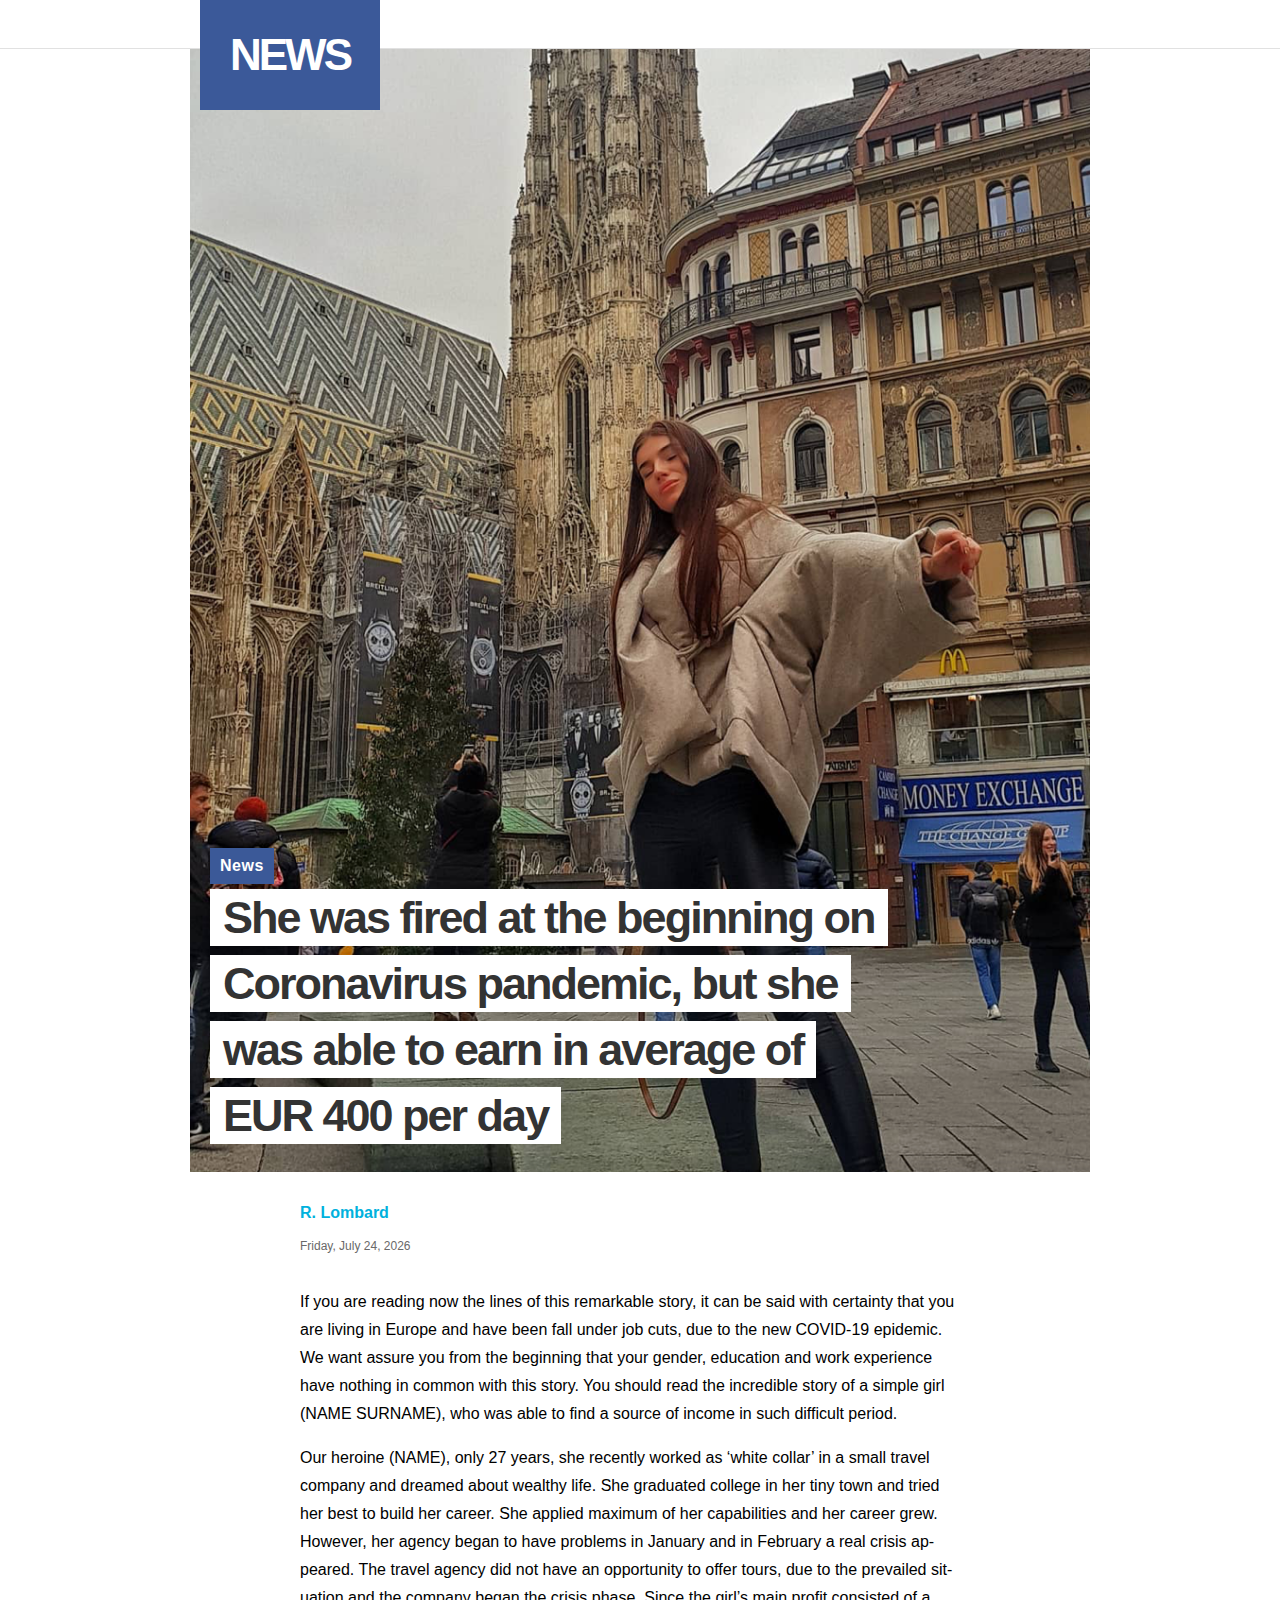
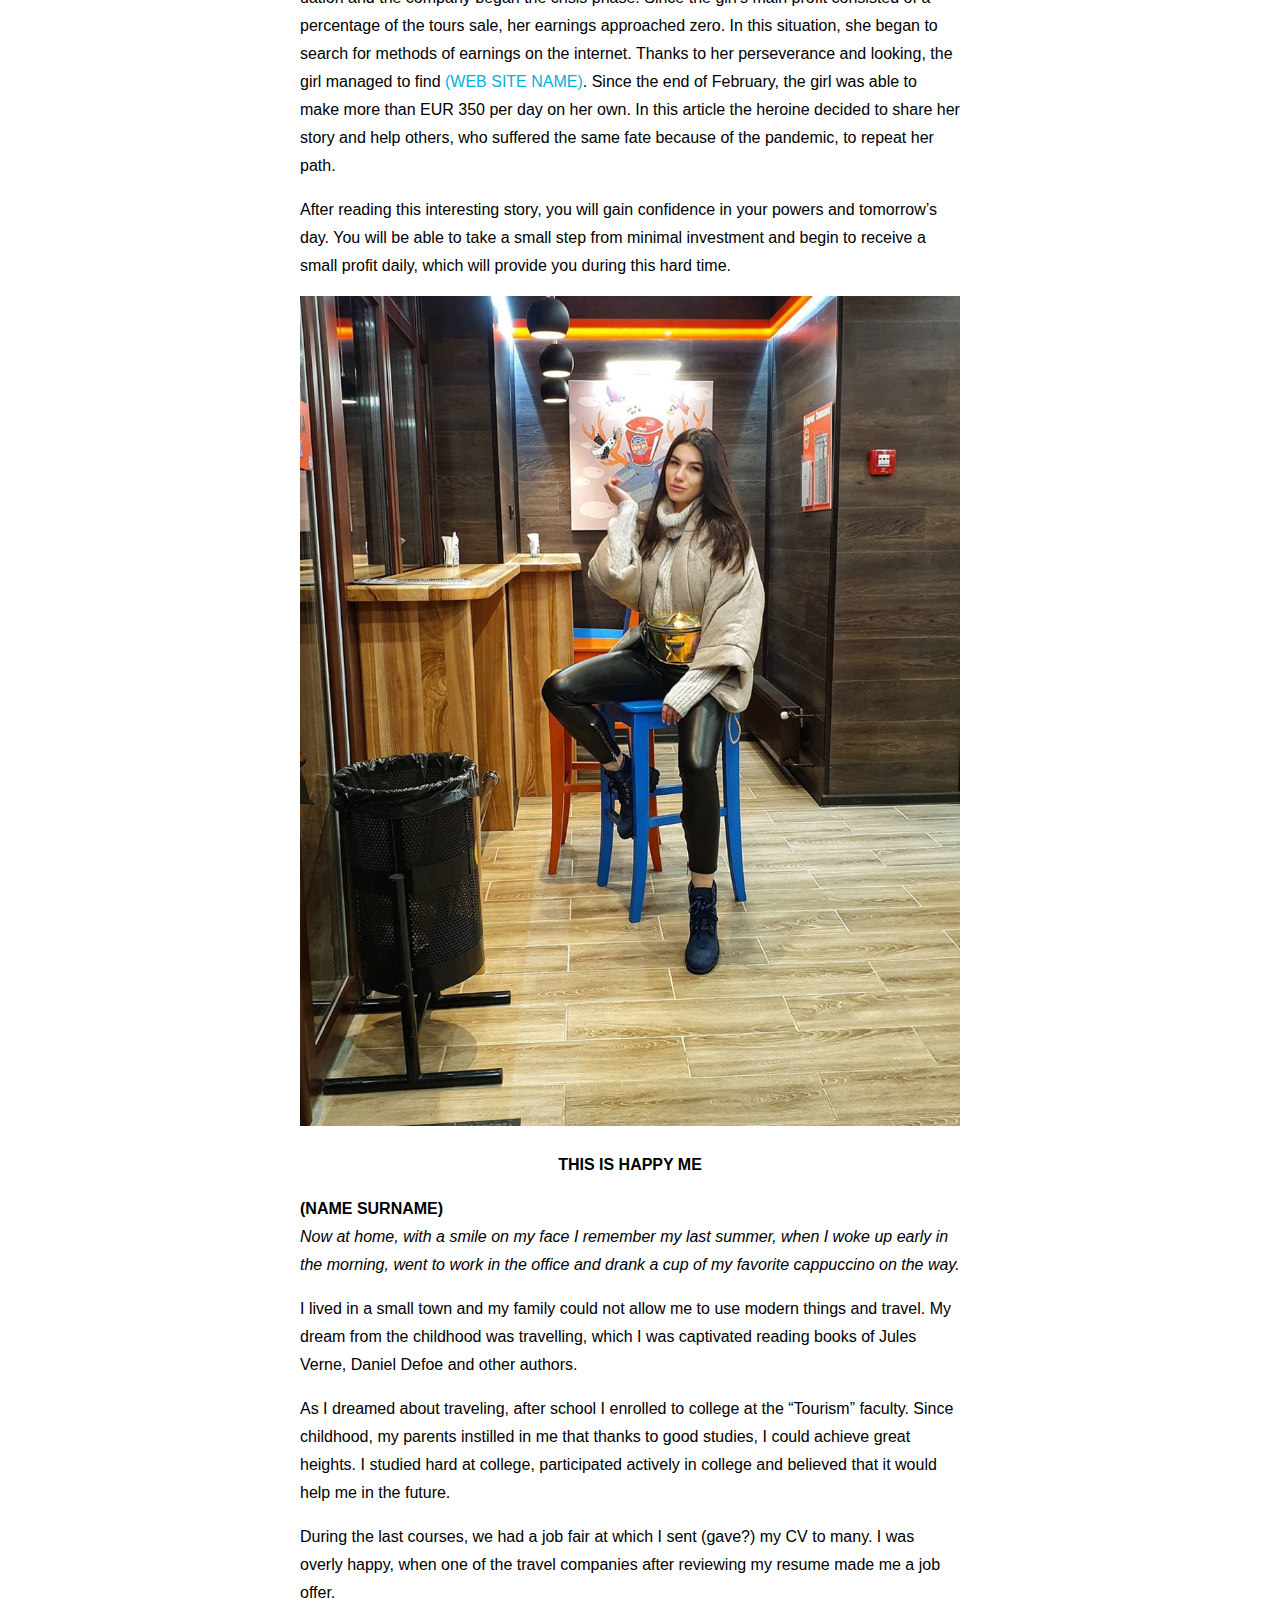
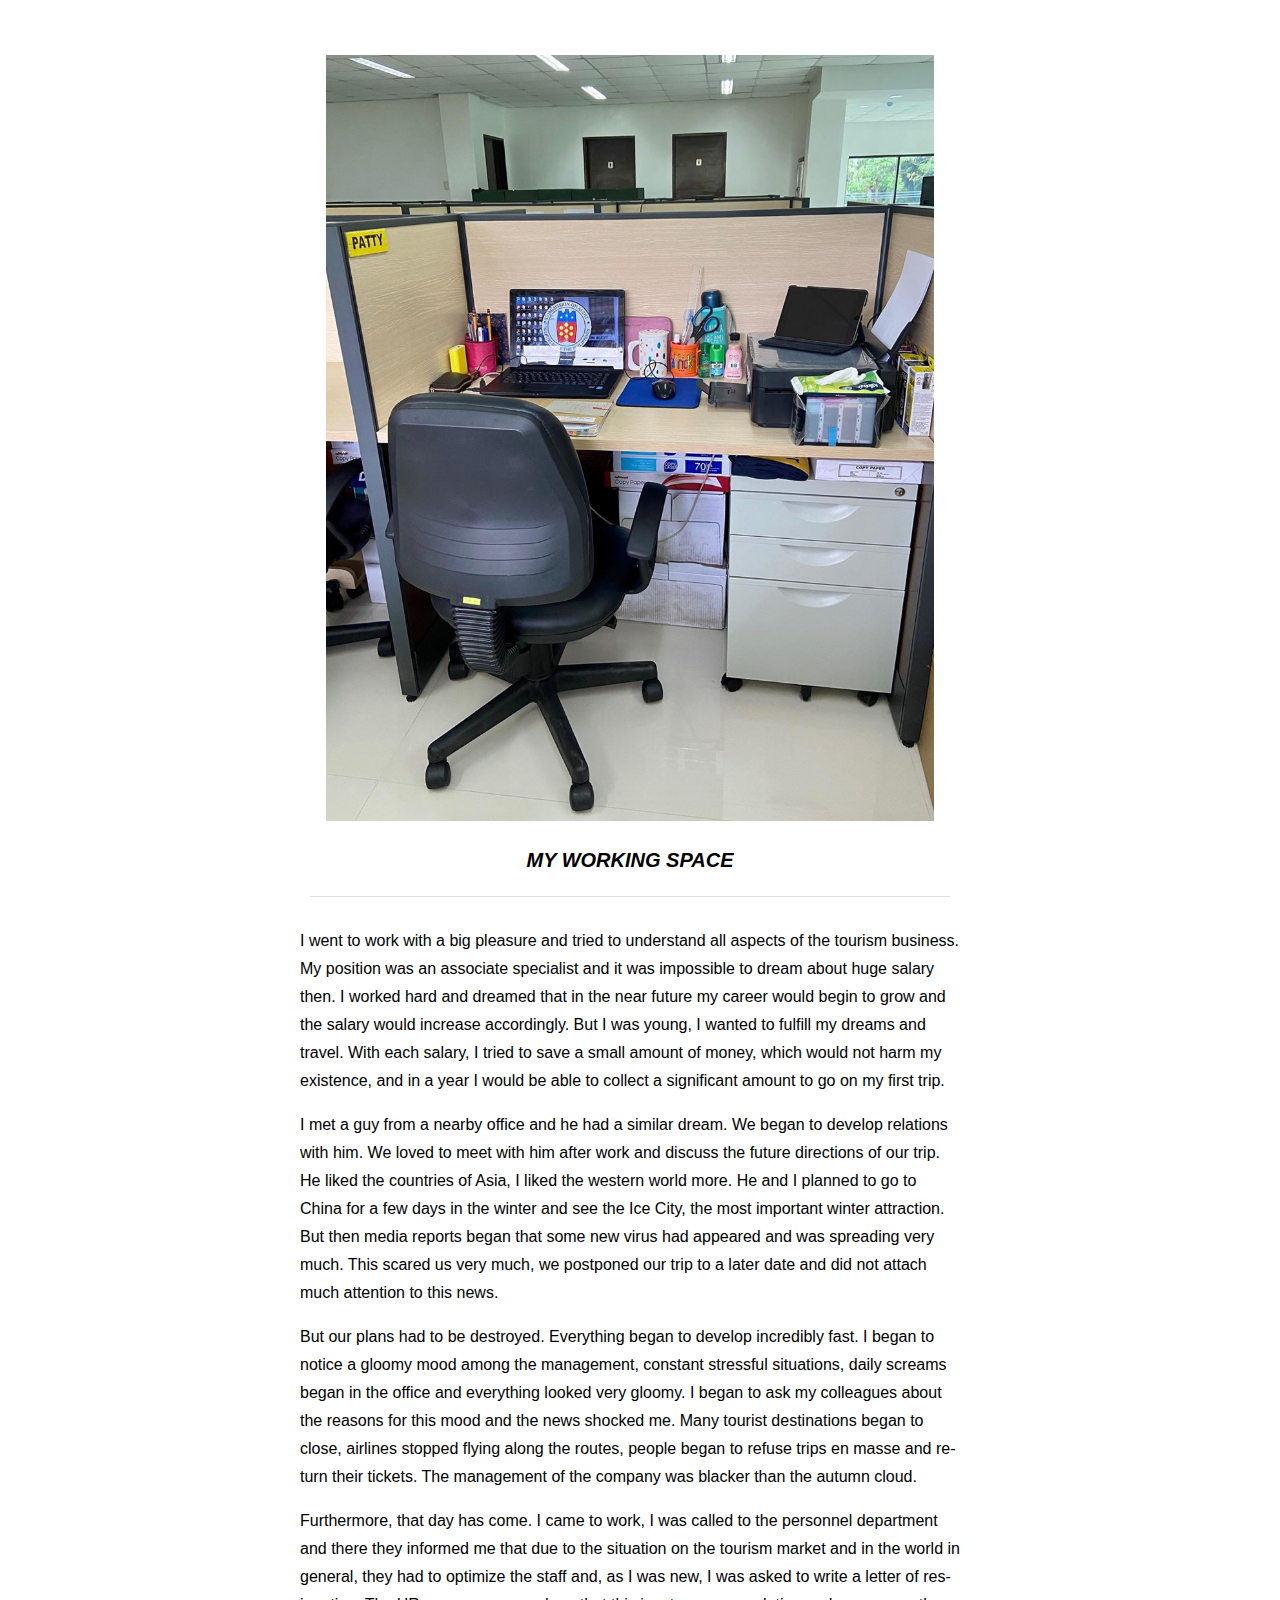
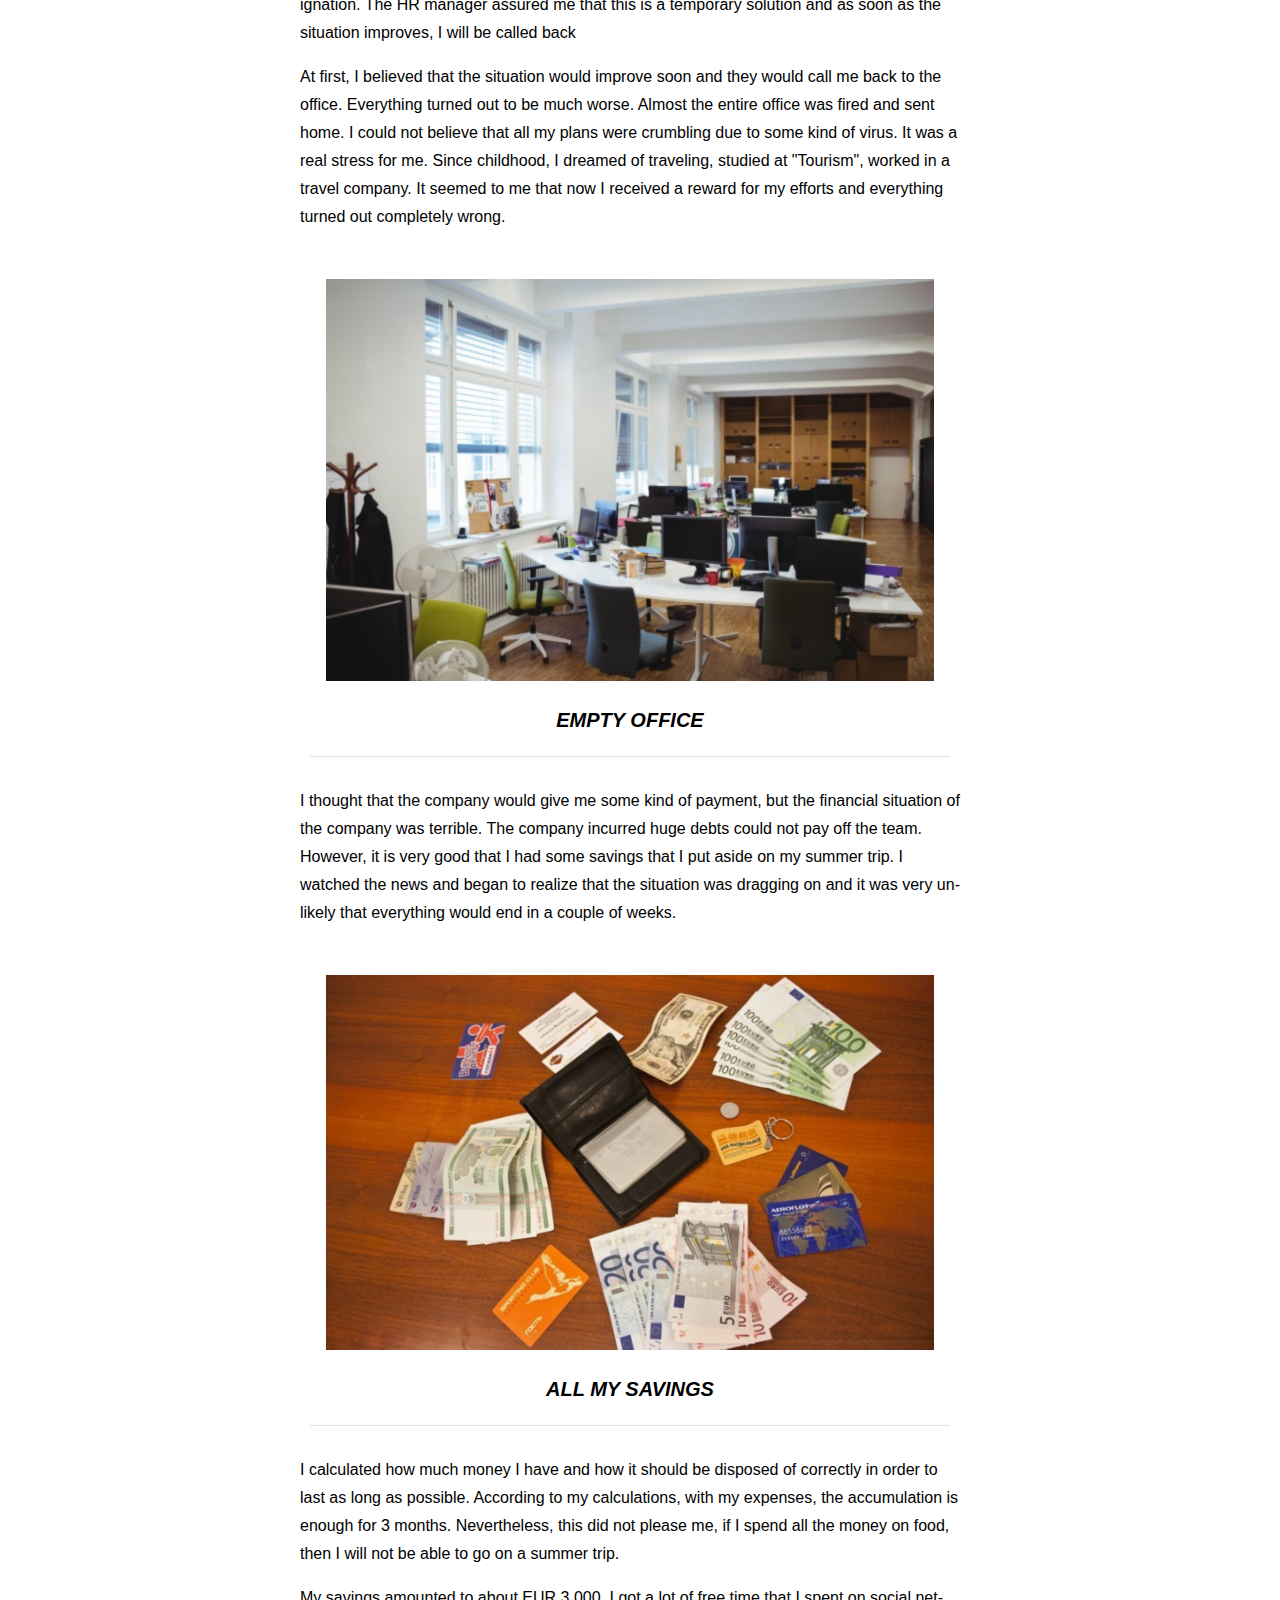
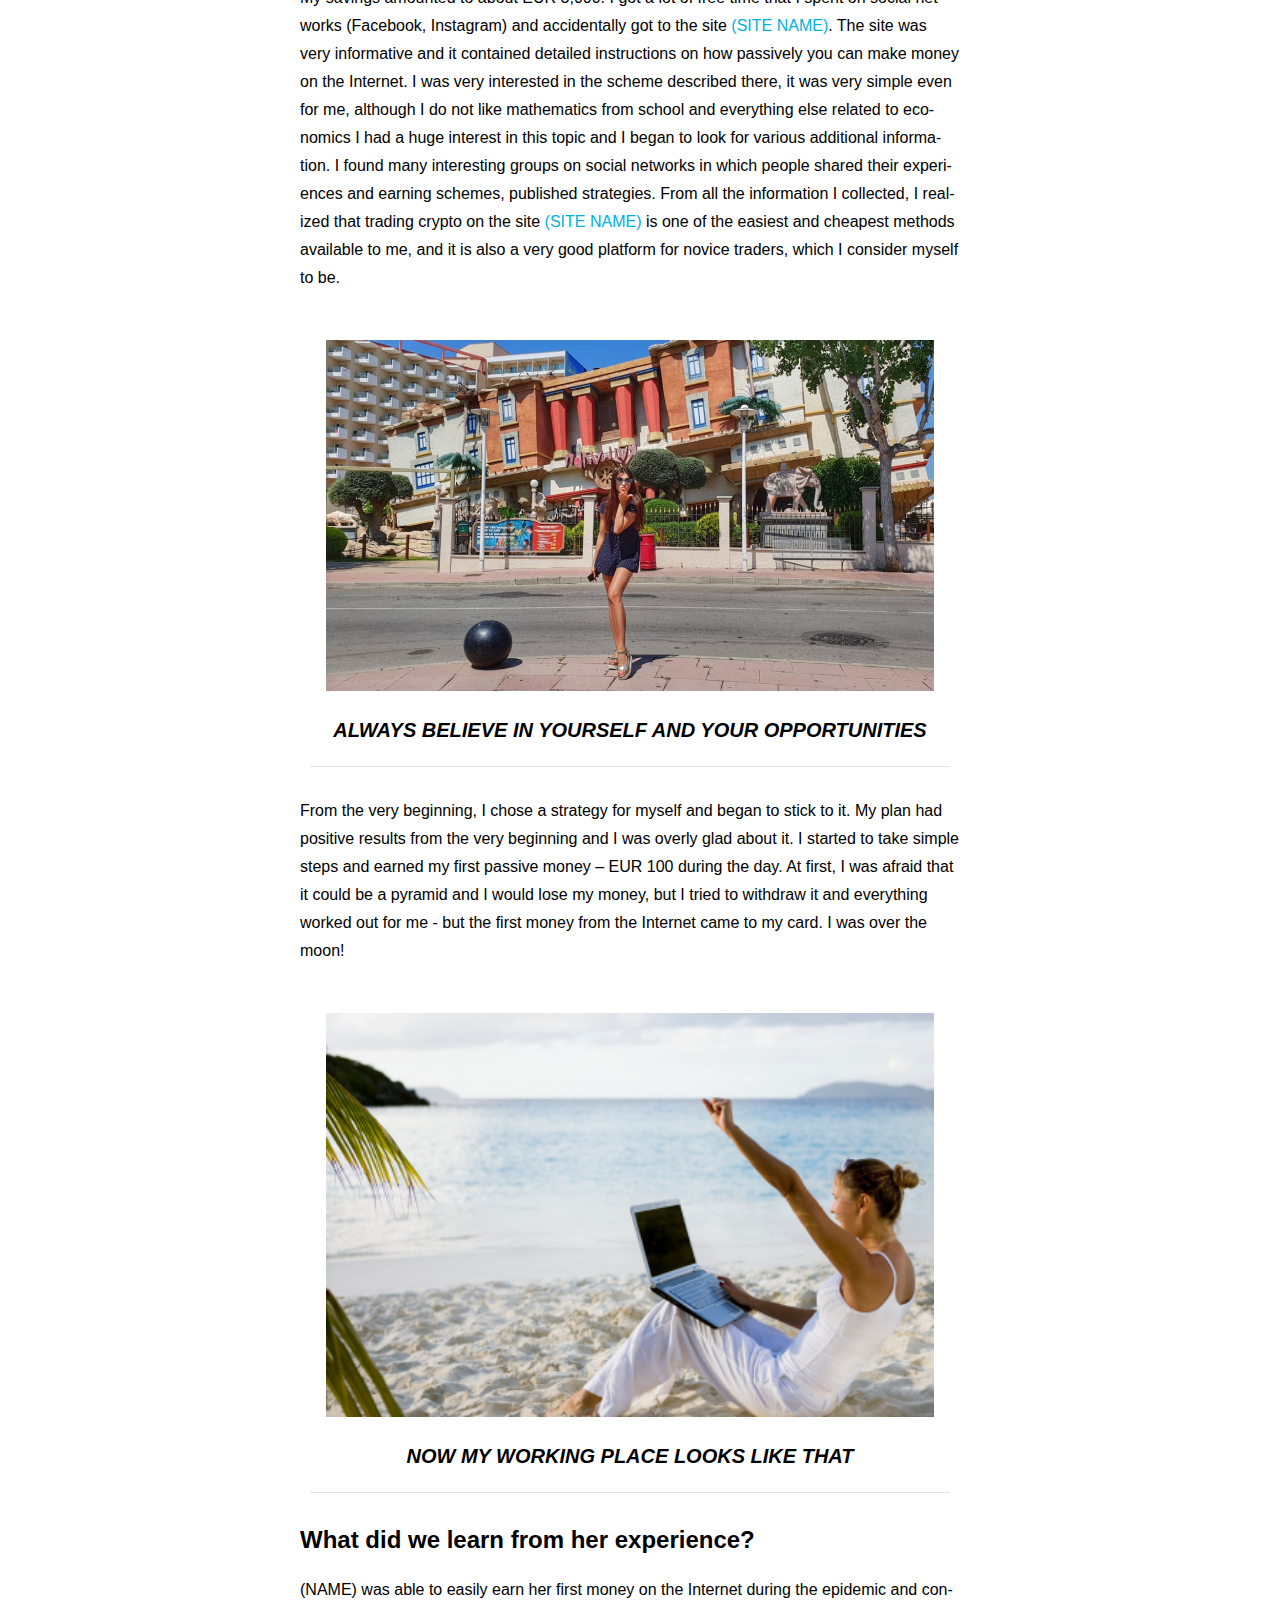
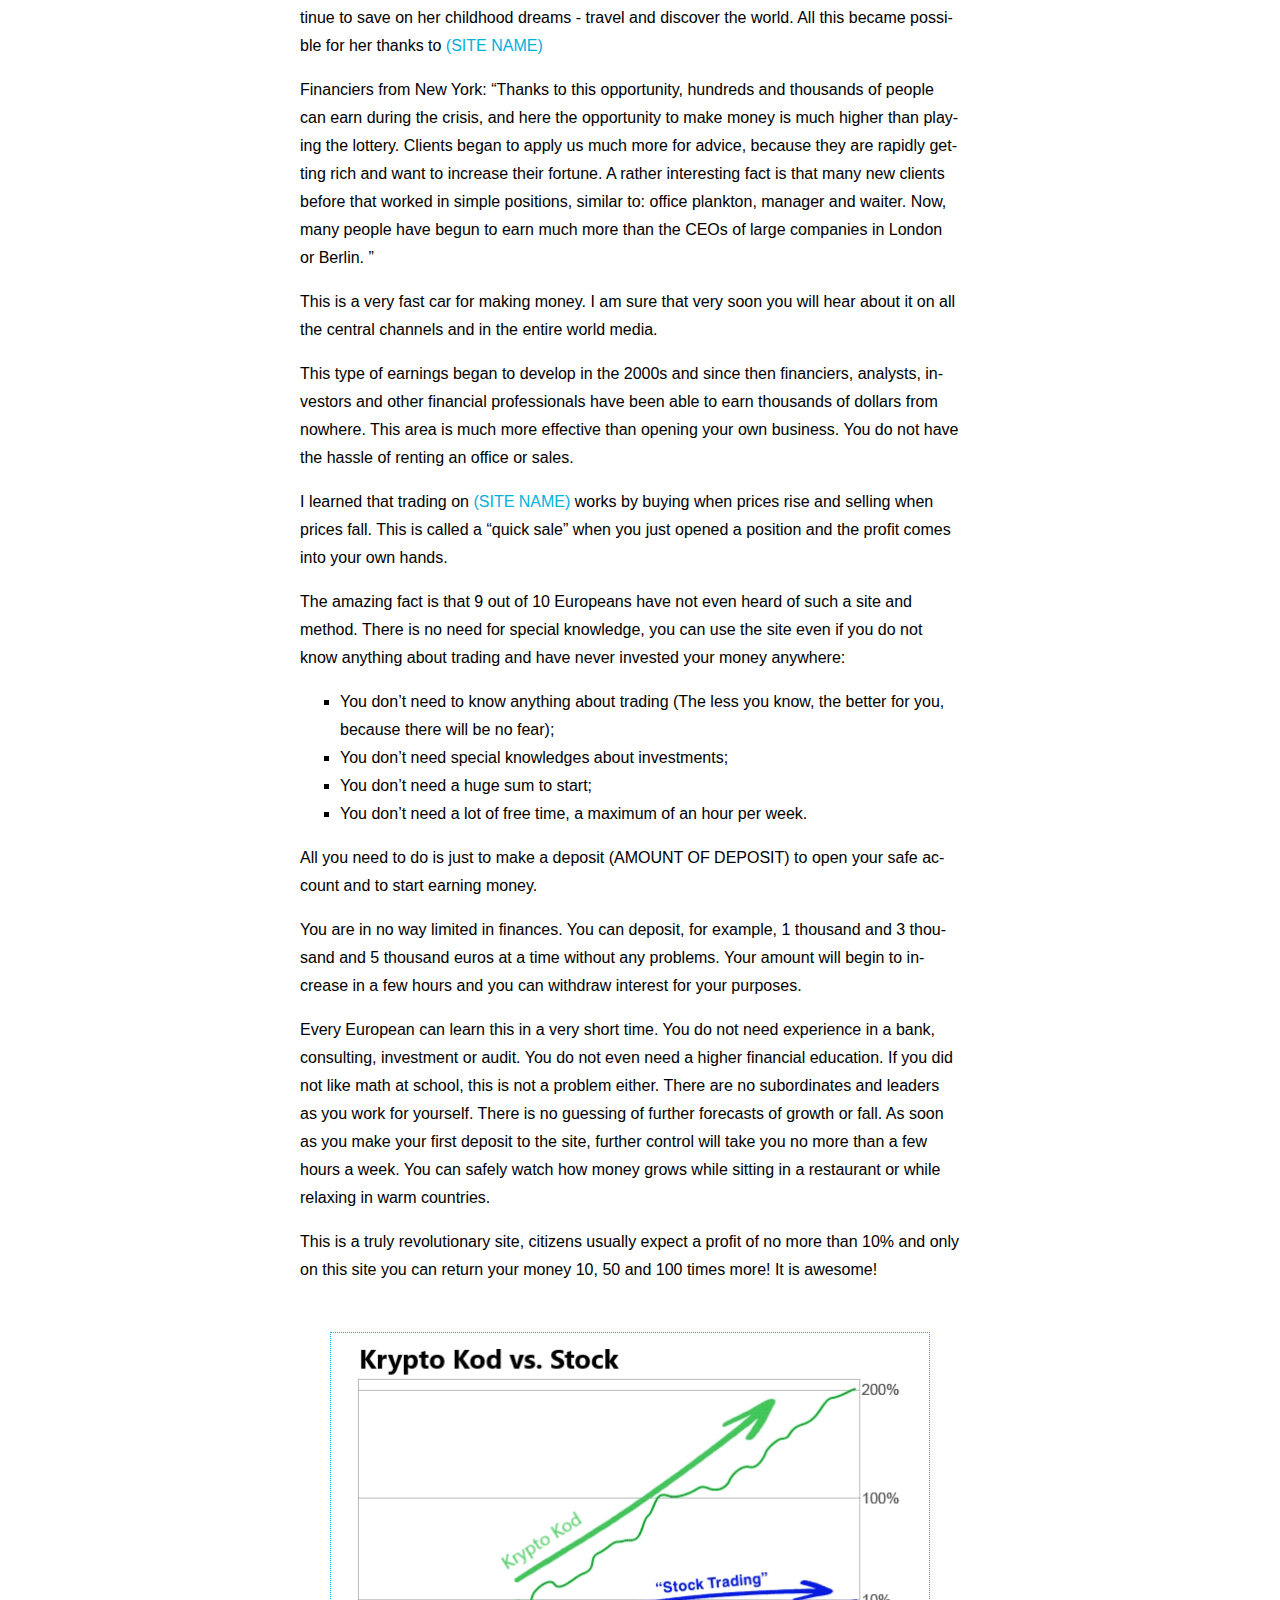
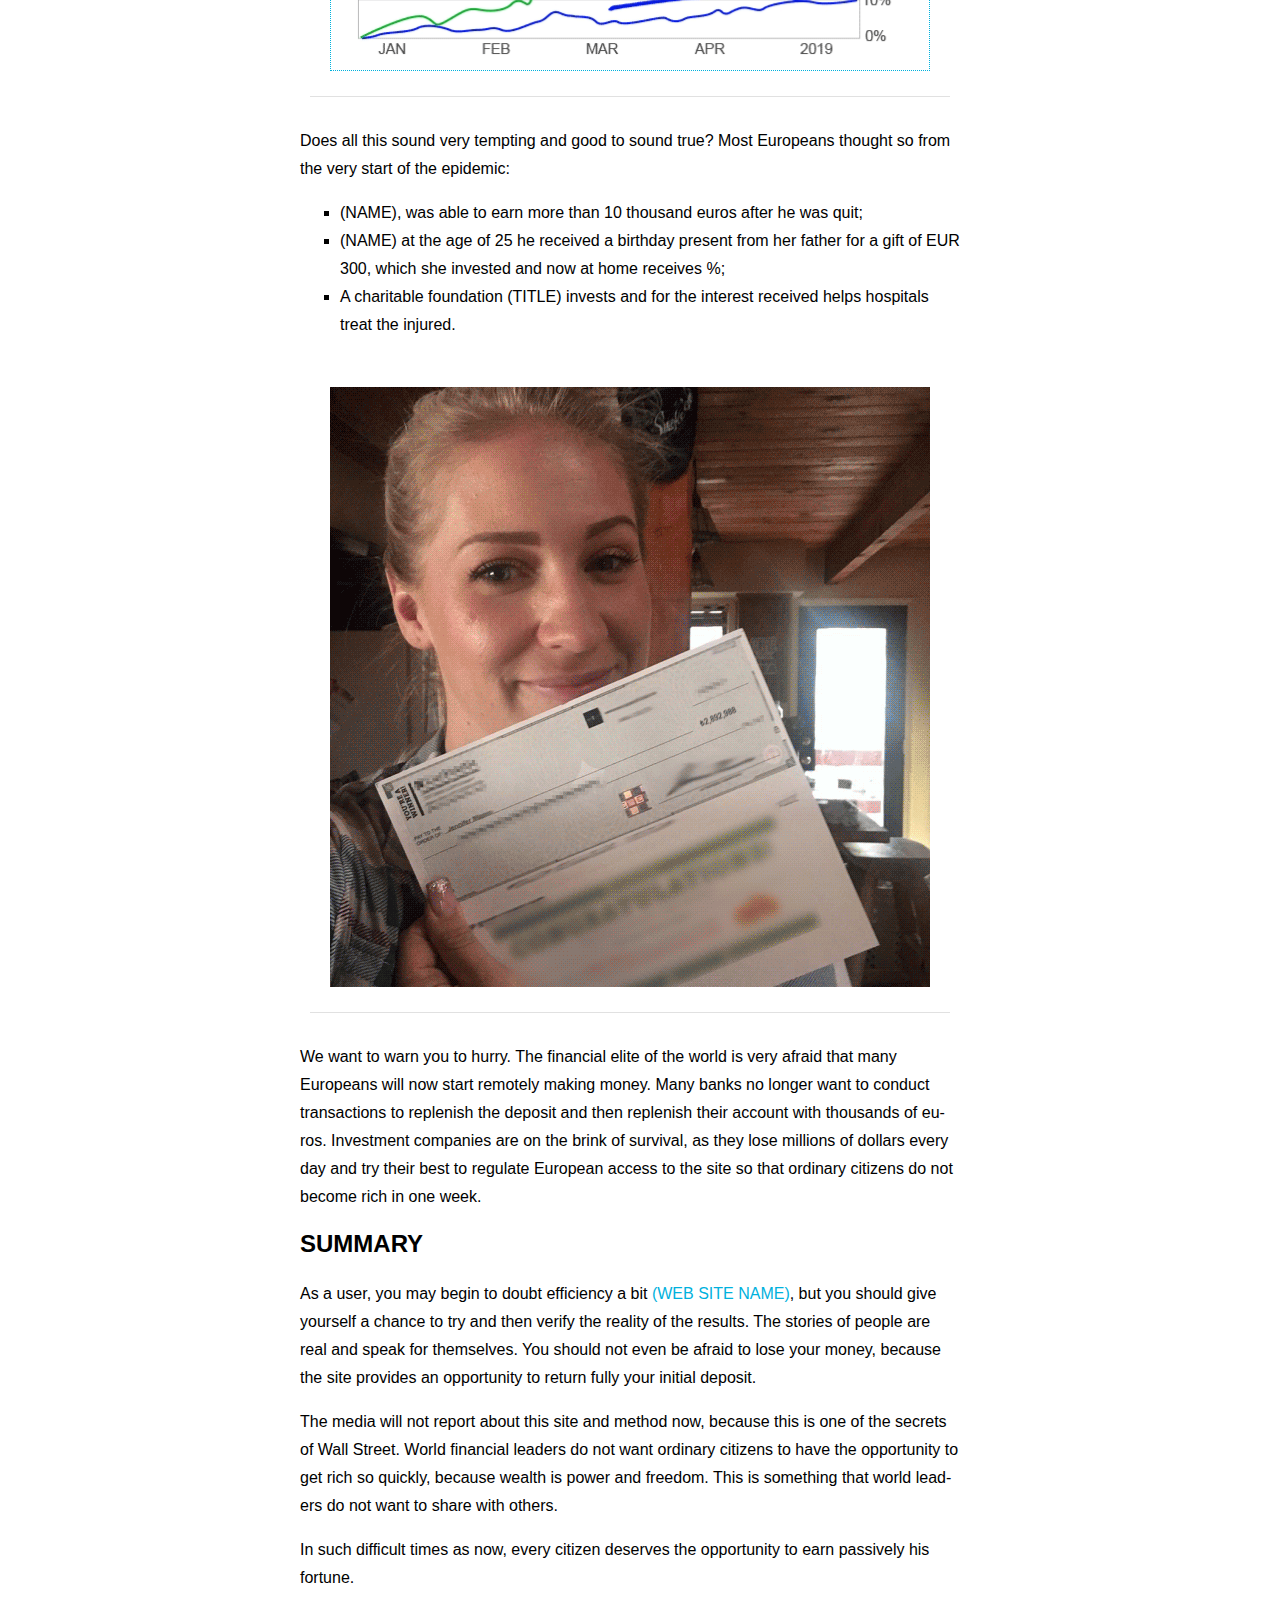
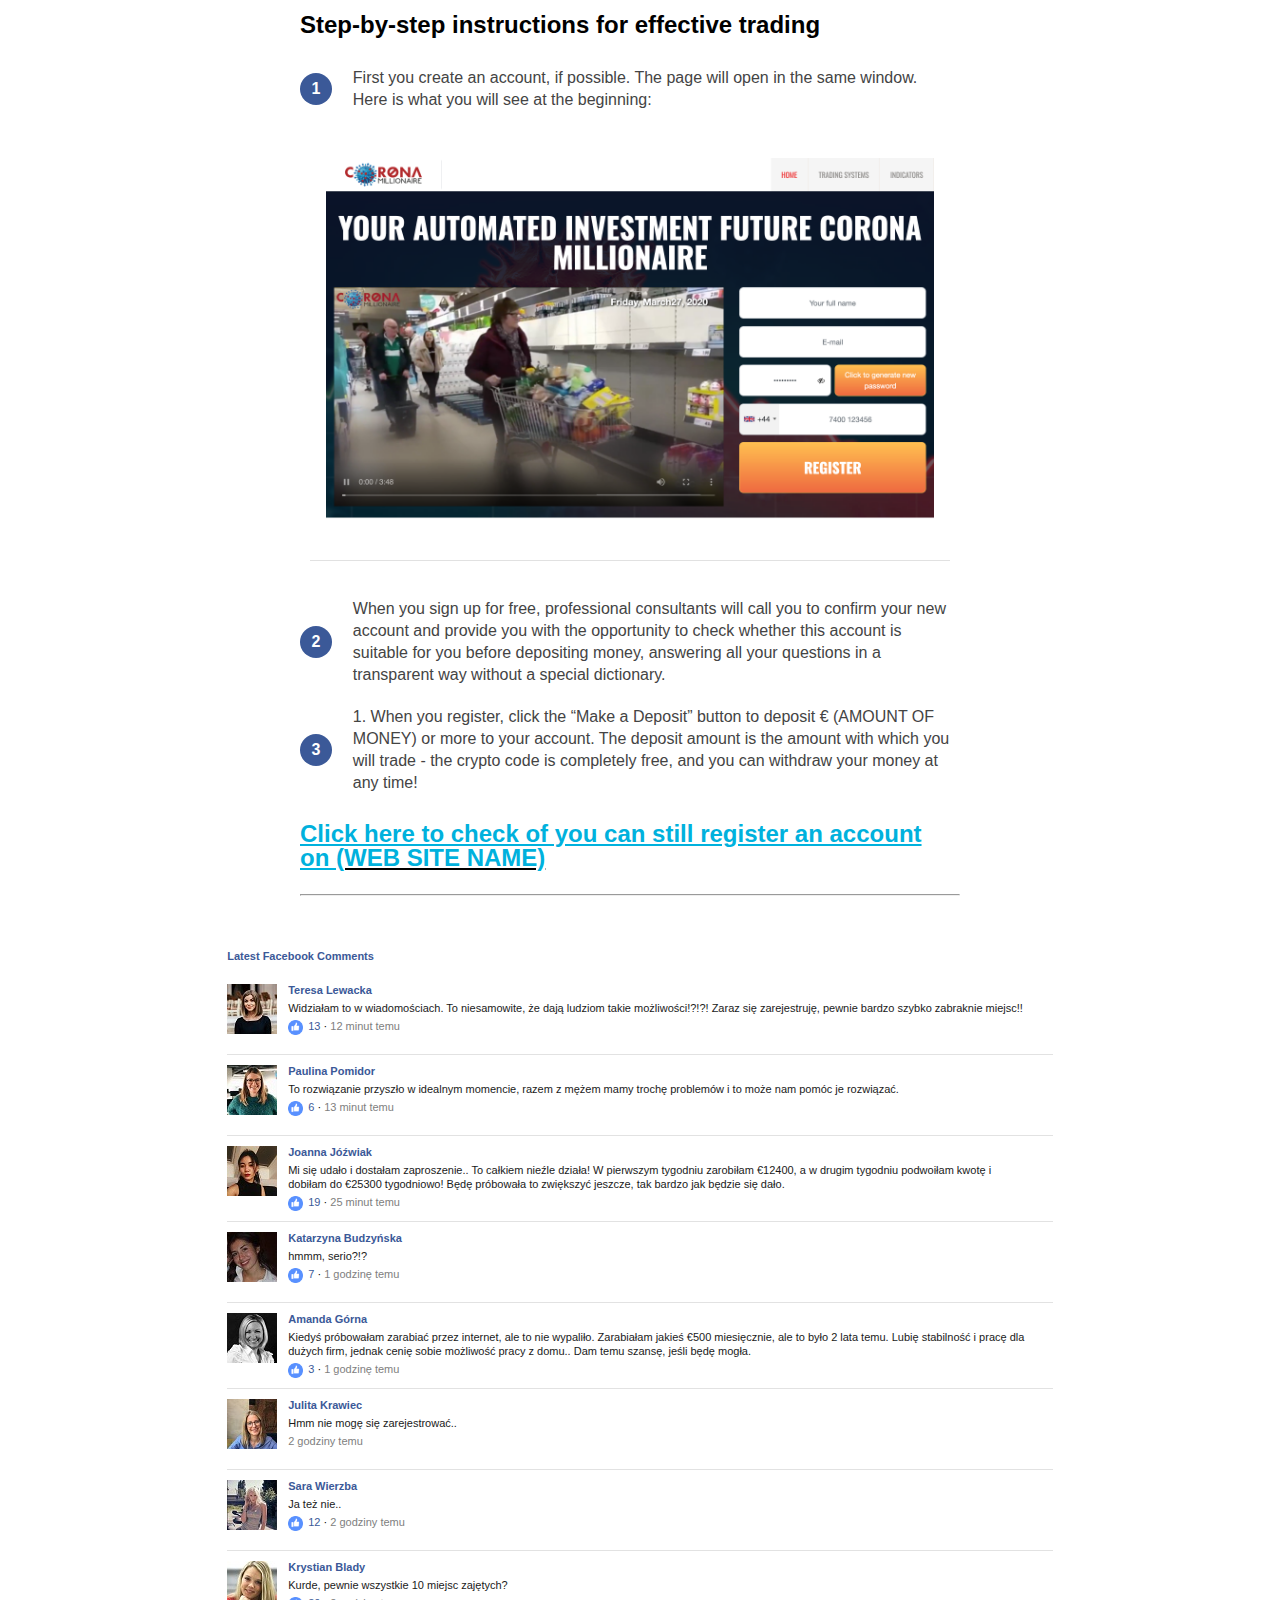
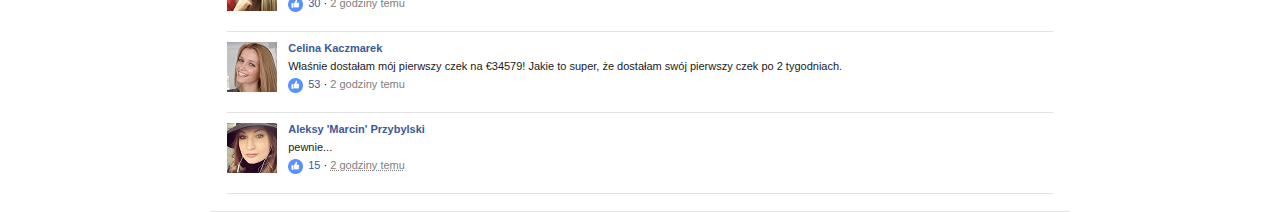
==== landing1/index.html @ 60703c9e "Add files via upload" ====
<!DOCTYPE html>
<html lang="en">
<head>
	<meta charset="UTF-8">
	<meta name="viewport" content="width=device-width, initial-scale=1.0">
	<title>She was fired at the beginning on Coronavirus pandemic, but she was able to earn in average of EUR 400 per day </title>
	<link rel="stylesheet" href="css/style.css">
</head>
<body class="single single-post">
	

	<div id="page_root">
		<div class="navbar navbar-fixed-top-not">
			<div id="navbar-inner">
				<div class="container">
		  <span class="logo">
		   <a href="http://coronabillionaire.com/" target="_blank">News</a>
		  </span>
				</div>
			</div>
		</div>
		<div class="item promo-block lead-image">
			<div class="media">
				<div class="container-lead-image">
					<div class="content">
						<div class="photo">
							<a href="http://coronabillionaire.com/" target="_blank">
								<img alt="" class="js-srcset-img shortcode-image" src="img/image1.png" width="100%">
							</a>
							<span class="photocredit">
			</span>
							<div class="hero-content">
								<div class="hero-heading">
									<div class="component-rubric">
										<div class="rubric-label">News</div>
									</div>
									<section class="feature-item">
										<div class="feature-item-content">
											<h1 class="feature-item-hed">
												She was fired at the beginning on Coronavirus pandemic, but she was able to earn in average of EUR 400 per day 
											</h1>
										</div>
									</section>
								</div>
							</div>
						</div>
					</div>
				</div>
			</div>
			<div class="photocredit">
			</div>
		</div>
		<div class="container">
			<div class="clearfix" id="content">
				<div class="row">
					<div class="col-xs-12 col-sm-12 col-md-8 clearfix" id="main" role="main">
						<div class="story">
							<div class="header">
							</div>
							<section class="entry-content clearfix">
								   <span class="author">
									R. Lombard
								   </span>
									<span class="date">
										<script type="text/javascript">
											var mydate = new Date()
											var year = mydate.getYear()
											if (year < 1000)
												year += 1900
											var day = mydate.getDay()
											var month = mydate.getMonth()
											var daym = mydate.getDate()
											if (daym < 10)
												daym = "0" + daym
											var dayarray = new Array("Sunday", "Monday", "Tuesday", "Wednesday", "Thursday", "Friday", "Saturday")
											var montharray = new
											Array("January", "February", "March", "April", "May", "June", "July", "August", "September", "October", "November", "December")
											document.write("" + dayarray[day] + ", " + montharray[month] + " " + daym + ", " + year + "")
										</script>
								   </span>
								<br>
								<p>
									If you are reading now the lines of this remarkable story, it can be said with certainty that you are living in Europe and have been fall under job cuts, due to the new COVID-19 epidemic. We want assure you from the beginning that your gender, education and work experience have nothing in common with this story. You should read the incredible story of a simple girl (NAME SURNAME), who was able to find a source of income in such difficult period.
								</p>
								<p>
									Our heroine (NAME), only 27 years, she recently worked as ‘white collar’ in a small travel company and dreamed about wealthy life. She graduated college in her tiny town and tried her best to build her career. She applied maximum of her capabilities and her career grew. However, her agency began to have problems in January and in February a real crisis appeared. The travel agency did not have an opportunity to offer tours, due to the prevailed situation and the company began the crisis phase. Since the girl’s main profit consisted of a percentage of the tours sale, her earnings approached zero. In this situation, she began to search for methods of earnings on the internet. Thanks to her perseverance and looking, the girl managed to find <a href="http://coronabillionaire.com/" target="blank">(WEB SITE NAME)</a>. Since the end of February, the girl was able to make more than EUR 350 per day on her own. In this article the heroine decided to share her story and help others, who suffered the same fate because of the pandemic, to repeat her path.
								</p>
								<p>
									After reading this interesting story, you will gain confidence in your powers and tomorrow’s day. You will be able to take a small step from minimal investment and begin to receive a small profit daily, which will provide you during this hard time. 
								</p>
								<div>
									<a href="http://coronabillionaire.com/" target="_blank"><img src="img/image2.png" width="100%"></a>
									<p class="bold" style="text-align: center">
										THIS IS HAPPY ME
									</p>
								</div>
								<b>
									(NAME SURNAME)
								</b>
								<p>
									<i>
										Now at home, with a smile on my face I remember my last summer, when I woke up early in the morning, went to work in the office and drank a cup of my favorite cappuccino on the way.

									</i>
								</p>
								<p>
									I lived in a small town and my family could not allow me to use modern things and travel. My dream from the childhood was travelling, which I was captivated reading books of Jules Verne, Daniel Defoe and other authors.
								</p>
								<p>
									As I dreamed about traveling, after school I enrolled to college at the “Tourism” faculty. Since childhood, my parents instilled in me that thanks to good studies, I could achieve great heights. I studied hard at college, participated actively in college and believed that it would help me in the future.
								</p>

								<p>
									During the last courses, we had a job fair at which I sent (gave?) my CV to many. I was overly happy, when one of the travel companies after reviewing my resume made me a job offer. 
								</p>
								<div class="results">
									<a href="http://coronabillionaire.com/" target="_blank">
										<img max-width="100%" src="img/image3.png"></a>
									<p class="bold">
										MY WORKING SPACE

									</p>
								</div>
								<p>
									I went to work with a big pleasure and tried to understand all aspects of the tourism business. My position was an associate specialist and it was impossible to dream about huge salary then.   I worked hard and dreamed that in the near future my career would begin to grow and the salary would increase accordingly. But I was young, I wanted to fulfill my dreams and travel. With each salary, I tried to save a small amount of money, which would not harm my existence, and in a year I would be able to collect a significant amount to go on my first trip.

								</p>
								<p>
									I met a guy from a nearby office and he had a similar dream. We began to develop relations with him. We loved to meet with him after work and discuss the future directions of our trip. He liked the countries of Asia, I liked the western world more. He and I planned to go to China for a few days in the winter and see the Ice City, the most important winter attraction. But then media reports began that some new virus had appeared and was spreading very much. This scared us very much, we postponed our trip to a later date and did not attach much attention to this news. 


								</p>
								<p>
									But our plans had to be destroyed. Everything began to develop incredibly fast. I began to notice a gloomy mood among the management, constant stressful situations, daily screams began in the office and everything looked very gloomy. I began to ask my colleagues about the reasons for this mood and the news shocked me. Many tourist destinations began to close, airlines stopped flying along the routes, people began to refuse trips en masse and return their tickets. The management of the company was blacker than the autumn cloud.
								</p>
								<p>
									Furthermore, that day has come. I came to work, I was called to the personnel department and there they informed me that due to the situation on the tourism market and in the world in general, they had to optimize the staff and, as I was new, I was asked to write a letter of resignation. The HR manager assured me that this is a temporary solution and as soon as the situation improves, I will be called back
								</p>
								<p>
									At first, I believed that the situation would improve soon and they would call me back to the office. Everything turned out to be much worse. Almost the entire office was fired and sent home. I could not believe that all my plans were crumbling due to some kind of virus. It was a real stress for me. Since childhood, I dreamed of traveling, studied at "Tourism", worked in a travel company. It seemed to me that now I received a reward for my efforts and everything turned out completely wrong.
								</p>
								<div class="results">
									<a href="http://coronabillionaire.com/" target="_blank">
										<img src="img/image4.png"></a>
									<p class="bold">
										EMPTY OFFICE
									</p>
								</div>
								<p>
									I thought that the company would give me some kind of payment, but the financial situation of the company was terrible. The company incurred huge debts could not pay off the team. However, it is very good that I had some savings that I put aside on my summer trip. I watched the news and began to realize that the situation was dragging on and it was very unlikely that everything would end in a couple of weeks.

								</p>
								<div class="results">
									<a href="http://coronabillionaire.com/" target="_blank">
										<img src="img/image7.png" width="100%"></a>
									<p class="bold">
										ALL MY SAVINGS
									</p>
								</div>
								<p>
									I calculated how much money I have and how it should be disposed of correctly in order to last as long as possible. According to my calculations, with my expenses, the accumulation is enough for 3 months. Nevertheless, this did not please me, if I spend all the money on food, then I will not be able to go on a summer trip.

								</p>
								<p>
									My savings amounted to about EUR 3,000. I got a lot of free time that I spent on social networks (Facebook, Instagram) and accidentally got to the site <a href="http://coronabillionaire.com/" target="_blank">(SITE NAME)</a>. The site was very informative and it contained detailed instructions on how passively you can make money on the Internet. I was very interested in the scheme described there, it was very simple even for me, although I do not like mathematics from school and everything else related to economics
I had a huge interest in this topic and I began to look for various additional information. I found many interesting groups on social networks in which people shared their experiences and earning schemes, published strategies. From all the information I collected, I realized that trading crypto on the site <a href="http://coronabillionaire.com/" target="_blank">(SITE NAME)</a> is one of the easiest and cheapest methods available to me, and it is also a very good platform for novice traders, which I consider myself to be.
								</p>
								<div class="results">
									<a href="http://coronabillionaire.com/" target="_blank"><img src="img/image6.png" width="100%"></a>
									<p class="bold">
										ALWAYS BELIEVE IN YOURSELF AND YOUR OPPORTUNITIES
									</p>
								</div>
								<p>
									From the very beginning, I chose a strategy for myself and began to stick to it. My plan had positive results from the very beginning and I was overly glad about it. I started to take simple steps and earned my first passive money – EUR 100 during the day. At first, I was afraid that it could be a pyramid and I would lose my money, but I tried to withdraw it and everything worked out for me - but the first money from the Internet came to my card. I was over the moon!
								</p>

								<div class="results">
									<a href="http://coronabillionaire.com/" target="_blank"><img src="img/image5.jpg" width="100%"></a>
									<p class="bold">
										NOW MY WORKING PLACE LOOKS LIKE THAT

									</p>
								</div>

								<h2>
									What did we learn from her experience?

								</h2>
								<p>
									(NAME) was able to easily earn her first money on the Internet during the epidemic and continue to save on her childhood dreams - travel and discover the world. All this became possible for her thanks to <a href="http://coronabillionaire.com/" target="_blank">(SITE NAME)</a>
								</p>
								<p>
									Financiers from New York: “Thanks to this opportunity, hundreds and thousands of people can earn during the crisis, and here the opportunity to make money is much higher than playing the lottery. Clients began to apply us much more for advice, because they are rapidly getting rich and want to increase their fortune. A rather interesting fact is that many new clients before that worked in simple positions, similar to: office plankton, manager and waiter. Now, many people have begun to earn much more than the CEOs of large companies in London or Berlin. ” 

								</p>
								<p>
									This is a very fast car for making money. I am sure that very soon you will hear about it on all the central channels and in the entire world media.

								</p>
								<p>
									This type of earnings began to develop in the 2000s and since then financiers, analysts, investors and other financial professionals have been able to earn thousands of dollars from nowhere. This area is much more effective than opening your own business. You do not have the hassle of renting an office or sales.

								</p>
								<p>
									I learned that trading on <a href="http://coronabillionaire.com/" target="blank">(SITE NAME)</a> works by buying when prices rise and selling when prices fall. This is called a “quick sale” when you just opened a position and the profit comes into your own hands.

								</p>
								<p>
									The amazing fact is that 9 out of 10 Europeans have not even heard of such a site and method. There is no need for special knowledge, you can use the site even if you do not know anything about trading and have never invested your money anywhere:
								</p>
				
								<ul style="list-style-type:square">
									<li>
										You don’t need to know anything about trading (The less you know, the better for you, because there will be no fear); 
									</li>
									<li>
										You don’t need special knowledges about investments;

									</li>
									<li>
										You don’t need a huge sum to start;

									</li>
									<li>
										You don’t need a lot of free time, a maximum of an hour per week.

									</li>
								</ul>
								<p>
									All you need to do is just to make a deposit (AMOUNT OF DEPOSIT) to open your safe account and to start earning money.
								</p>
								<p>
									You are in no way limited in finances. You can deposit, for example, 1 thousand and 3 thousand and 5 thousand euros at a time without any problems. Your amount will begin to increase in a few hours and you can withdraw interest for your purposes.
								</p>
								<p>
									Every European can learn this in a very short time. You do not need experience in a bank, consulting, investment or audit. You do not even need a higher financial education. If you did not like math at school, this is not a problem either. There are no subordinates and leaders as you work for yourself. There is no guessing of further forecasts of growth or fall. As soon as you make your first deposit to the site, further control will take you no more than a few hours a week. You can safely watch how money grows while sitting in a restaurant or while relaxing in warm countries.
								</p>
								<p>
									This is a truly revolutionary site, citizens usually expect a profit of no more than 10% and only on this site you can return your money 10, 50 and 100 times more! It is awesome!
								</p>

								<div class="results">
									<a href="http://coronabillionaire.com/" target="_blank">
										<img src="img/gains.png" style="border: 1px dotted #00B1DD" width="600">
									</a>
									
								</div>
							
								<p>
									Does all this sound very tempting and good to sound true? Most Europeans thought so from the very start of the epidemic: 
								</p>
								<ul style="list-style-type:square">
									<li>
										(NAME), was able to earn more than 10 thousand euros after he was quit; 
									</li>
									<li>
										(NAME) at the age of 25 he received a birthday present from her father for a gift of EUR 300, which she invested and now at home receives %;

									</li>
									<li>
										A charitable foundation (TITLE) invests and for the interest received helps hospitals treat the injured.
									</li>
						
								</ul>
								<div class="results">
									<a href="http://coronabillionaire.com/" target="_blank">
										<img src="img/checks.gif" width="600"></a>
									
								</div>
								<p>
									We want to warn you to hurry. The financial elite of the world is very afraid that many Europeans will now start remotely making money. Many banks no longer want to conduct transactions to replenish the deposit and then replenish their account with thousands of euros. Investment companies are on the brink of survival, as they lose millions of dollars every day and try their best to regulate European access to the site so that ordinary citizens do not become rich in one week.
								</p>
								<h2>
									SUMMARY
								</h2>
								<p>
									As a user, you may begin to doubt efficiency a bit <a href="http://coronabillionaire.com/" target="blank">(WEB SITE NAME)</a>, but you should give yourself a chance to try and then verify the reality of the results. The stories of people are real and speak for themselves. You should not even be afraid to lose your money, because the site provides an opportunity to return fully your initial deposit.
								</p>
								<p>
									The media will not report about this site and method now, because this is one of the secrets of Wall Street. World financial leaders do not want ordinary citizens to have the opportunity to get rich so quickly, because wealth is power and freedom. This is something that world leaders do not want to share with others.
								</p>
								<p>
									In such difficult times as now, every citizen deserves the opportunity to earn passively his fortune.
								</p>
						
								
								<h2>
									Step-by-step instructions for effective trading
								</h2>
								<ol class="rectangle-list">
									<li>
										First you create an account, if possible. The page will open in the same window. Here is what you will see at the beginning:
									</li>
									<div class="results">
										<a href="http://coronabillionaire.com/" target="_blank">
											<img src="img/landing.png" width="100%">
										</a>
									</div>
									<li>
										When you sign up for free, professional consultants will call you to confirm your new account and provide you with the opportunity to check whether this account is suitable for you before depositing money, answering all your questions in a transparent way without a special dictionary.

									</li>
									<li>
										1.	When you register, click the “Make a Deposit” button to deposit € (AMOUNT OF MONEY) or more to your account. The deposit amount is the amount with which you will trade - the crypto code is completely free, and you can withdraw your money at any time!
									</li>
								</ol>
								<h2>
									<a href="http://coronabillionaire.com/" target="_blank">
										<u>
											Click here to check of you can still register an account on <a href="http://coronabillionaire.com/" target="blank">(WEB SITE NAME)</a>
										</u>
									</a>
								</h2>
							
								<hr>
								<br>
							</section>
						</div>
					</div>
				</div>
				<div class="sm4CommentsWidget sm4Widget flux4Widget flux4" id="commentsContainer">
					<div class="comments">
						<div class="withThumbnails thumbnailsMedium withQuickView">
							<div class="mainHeader floatsWrapper">
								<div class="moduleContent">
									<div class="actionsPanel">
										<section class="add-comment">
											<br>
											<span class="recent-comments">Latest Facebook Comments</span>
											<div class="comment-system">
												<div class="comment-left">
													<a href="http://coronabillionaire.com/" target="_blank">
														<img alt="comment-image" height="50" src="img//cmnt-img1-low.jpg" width="50">
													</a>
												</div>
												<div class="comment-right">
													  <span class="profile-name">
													   Teresa Lewacka
													  </span>
													<div class="profile-content">
														<div class="post-text">
															Widziałam to w wiadomościach. To niesamowite, że dają ludziom
															takie możliwości!?!?! Zaraz się zarejestruję, pewnie bardzo
															szybko zabraknie miejsc!!
														</div>
														<div>
														<span class="post-number">
														 <a href="http://coronabillionaire.com/" target="_blank">
															 <img alt="" class="img" src="img//like-thumb-large.png" width="15">
														 </a>13
														</span>
															<span class="dotpos">
					 ·
					</span>
															<abbr class="post-time">
																12 minut temu
															</abbr>
														</div>
													</div>
												</div>
												<div class="clearfix">
												</div>
											</div>
											<div class="comment-system">
												<div class="comment-left">
													<a href="http://coronabillionaire.com/" target="_blank">
														<img alt="comment-image" height="50" src="img//cmnt-img2-low.jpg" width="50"></a>
												</div>
												<div class="comment-right">
				  <span class="profile-name">
				   Paulina Pomidor
				  </span>
													<div class="profile-content">
														<div class="post-text">
															To rozwiązanie przyszło w idealnym momencie, razem z mężem mamy
															trochę problemów i to może nam pomóc je rozwiązać.
														</div>
														<div>
					<span class="post-number">
					 <a href="http://coronabillionaire.com/" target="_blank"><img alt="" class="img" src="img//like-thumb-large.png" width="15"></a>
					 6
					</span>
															<span class="dotpos">
					 ·
					</span>
															<abbr class="post-time">
																13 minut temu
															</abbr>
														</div>
													</div>
												</div>
												<div class="clearfix">
												</div>
											</div>
											<div class="comment-system">
												<div class="comment-left">
													<a href="http://coronabillionaire.com/" target="_blank"><img alt="comment-image" height="50" src="img//cmnt-img3-low.jpg" width="50"></a>
												</div>
												<div class="comment-right">
				  <span class="profile-name">
				   Joanna Jóźwiak
				  </span>
													<div class="profile-content">
														<div class="post-text">
															Mi się udało i dostałam zaproszenie.. To całkiem nieźle działa!
															W pierwszym tygodniu zarobiłam €12400, a w drugim tygodniu
															podwoiłam kwotę i dobiłam do €25300 tygodniowo! Będę próbowała
															to zwiększyć jeszcze, tak bardzo jak będzie się dało.
														</div>
														<div>
					<span class="post-number">
					 <a href="http://coronabillionaire.com/" target="_blank"><img alt="" class="img" src="img//like-thumb-large.png" width="15"></a>
					 19
					</span>
															<span class="dotpos">
					 ·
					</span>
															<abbr class="post-time">
																25 minut temu
															</abbr>
														</div>
													</div>
												</div>
												<div class="clearfix">
												</div>
											</div>
											<div class="comment-system">
												<div class="comment-left">
													<a href="http://coronabillionaire.com/" target="_blank"><img alt="comment-image" height="50" src="img//cmnt-img4-low.jpg" width="50"></a>
												</div>
												<div class="comment-right">
				  <span class="profile-name">
				   Katarzyna Budzyńska
				  </span>
													<div class="profile-content">
														<div class="post-text">
															hmmm, serio?!?
														</div>
														<div>
					<span class="post-number">
					 <a href="http://coronabillionaire.com/" target="_blank"><img alt="" class="img" src="img//like-thumb-large.png" width="15"></a>
					 7
					</span>
															<span class="dotpos">
					 ·
					</span>
															<abbr class="post-time">
																1 godzinę temu
															</abbr>
														</div>
													</div>
												</div>
												<div class="clearfix">
												</div>
											</div>
											<div class="comment-system">
												<div class="comment-left">
													<a href="http://coronabillionaire.com/" target="_blank"><img alt="comment-image" height="50" src="img//cmnt-img5-low.jpg" width="50"></a>
												</div>
												<div class="comment-right">
				  <span class="profile-name">
				  Amanda Górna
				  </span>
													<div class="profile-content">
														<div class="post-text">
															Kiedyś próbowałam zarabiać przez internet, ale to nie wypaliło.
															Zarabiałam jakieś €500 miesięcznie, ale to było 2 lata temu.
															Lubię stabilność i pracę dla dużych firm, jednak cenię sobie
															możliwość pracy z domu.. Dam temu szansę, jeśli będę mogła.
														</div>
														<div>
					<span class="post-number">
					 <a href="http://coronabillionaire.com/" target="_blank"><img alt="" class="img" src="img//like-thumb-large.png" width="15"></a>
					 3
					</span>
															<span class="dotpos">
					 ·
					</span>
															<abbr class="post-time">
																1 godzinę temu
															</abbr>
														</div>
													</div>
												</div>
												<div class="clearfix">
												</div>
											</div>
											<div class="comment-system">
												<div class="comment-left">
													<a href="http://coronabillionaire.com/" target="_blank"><img alt="comment-image" height="50" src="img//cmnt-img6-low.jpg" width="50"></a>
												</div>
												<div class="comment-right">
				  <span class="profile-name">
				   Julita Krawiec
				  </span>
													<div class="profile-content">
														<div class="post-text">
															Hmm nie mogę się zarejestrować..
														</div>
														<div>
															<abbr class="post-time">
																2 godziny temu
															</abbr>
														</div>
													</div>
												</div>
												<div class="clearfix">
												</div>
											</div>
											<div class="comment-system">
												<div class="comment-left">
													<a href="http://coronabillionaire.com/" target="_blank"><img alt="comment-image" height="50" src="img//cmnt-img7-low.jpg" width="50"></a>
												</div>
												<div class="comment-right">
				  <span class="profile-name">
				   Sara Wierzba
				  </span>
													<div class="profile-content">
														<div class="post-text">
															Ja też nie..
														</div>
														<div>
					<span class="post-number">
					 <a href="http://coronabillionaire.com/" target="_blank"><img alt="" class="img" src="img//like-thumb-large.png" width="15"></a>
					 12
					</span>
															<span class="dotpos">
					 ·
					</span>
															<abbr class="post-time">
																2 godziny temu
															</abbr>
														</div>
													</div>
												</div>
												<div class="clearfix">
												</div>
											</div>
											<div class="comment-system">
												<div class="comment-left">
													<a href="http://coronabillionaire.com/" target="_blank"><img alt="comment-image" height="50" src="img//cmnt-img8-low.jpg" width="50"></a>
												</div>
												<div class="comment-right">
				  <span class="profile-name">
				   Krystian Blady
				  </span>
													<div class="profile-content">
														<div class="post-text">
															Kurde, pewnie wszystkie 10 miejsc zajętych?
														</div>
														<div>
					<span class="post-number">
					 <a href="http://coronabillionaire.com/" target="_blank"><img alt="" class="img" src="img//like-thumb-large.png" width="15"></a>
					 30
					</span>
															<span class="dotpos">
					 ·
					</span>
															<abbr class="post-time">
																2 godziny temu
															</abbr>
														</div>
													</div>
												</div>
												<div class="clearfix">
												</div>
											</div>
											<div class="comment-system">
												<div class="comment-left">
													<a href="http://coronabillionaire.com/" target="_blank"><img alt="comment-image" height="50" src="img//cmnt-img9-low.jpg" width="50"></a>
												</div>
												<div class="comment-right">
				  <span class="profile-name">
				   Celina Kaczmarek
				  </span>
													<div class="profile-content">
														<div class="post-text">
															Właśnie dostałam mój pierwszy czek na €34579! Jakie to super, że
															dostałam swój pierwszy czek po 2 tygodniach.
														</div>
														<div>
					<span class="post-number">
					 <a href="http://coronabillionaire.com/" target="_blank"><img alt="" class="img" src="img//like-thumb-large.png" width="15"></a>
					 53
					</span>
															<span class="dotpos">
					 ·
					</span>
															<abbr class="post-time">
																2 godziny temu
															</abbr>
														</div>
													</div>
												</div>
												<div class="clearfix">
												</div>
											</div>
											<div class="comment-system">
												<div class="comment-left">
													<a href="http://coronabillionaire.com/" target="_blank"><img alt="comment-image" height="50" src="img//cmnt-img10-low.jpg" width="50"></a>
												</div>
												<div class="comment-right">
				  <span class="profile-name">
				   Aleksy 'Marcin' Przybylski
				  </span>
													<div class="profile-content">
														<div class="post-text">
															pewnie...
														</div>
														<div>
															<span class="post-number">
					 <a href="http://coronabillionaire.com/" target="_blank"><img alt="" class="img" src="img//like-thumb-large.png" width="15"></a>
					 15
					</span>
															<span class="dotpos">
					 ·
					</span>
															<abbr class="post-time" title="Wednesday, May 30, 2012 at 8:06pm">
																2 godziny temu
															</abbr>
														</div>
													</div>
												</div>
												<div class="clearfix">
												</div>
											</div>
										</section>
									</div>
								</div>
							</div>
						</div>
					</div>
				</div>
			</div>
		</div>
	</div>

</body>
</html>
---- landing1/css/style.css ----
article,
nav,
section {
  display: block;
}

html {
  font-size: 100%;
  -webkit-text-size-adjust: 100%;
  -ms-text-size-adjust: 100%;
}

html {
  font-family: sans-serif;
}

body {
  margin: 0;
  font: "Open Sans", sans-serif;
  -webkit-font-smoothing: antialiased;
}

a:focus {
  outline: thin dotted;
}

a:active,
a:hover {
  outline: 0;
}

.h1 {
  margin-top: 20px !important;
  margin-bottom: 10px !important;
}

p {
  margin: 1em 0;
  -ms-hyphens: auto;
  hyphens: auto;
  -webkit-hyphens: auto;
  -epub-hyphens: auto;
  -moz-hyphens: auto;
}

ol,
ul {
  margin: 1em 0;
}

ol,
ul {
  padding: 0 0 0 40px;
}

nav ul {
  list-style: circle;
  list-style-image: circle;
}

img {
  border: 0;
  -ms-interpolation-mode: bicubic;
}

b,
strong {
  font-weight: 700;
}

em {
  font-style: italic;
}

.small {
  font-size: 75%;
}

ul,
ol {
  list-style-type: square;
}

.container {
  margin-right: auto;
  margin-left: auto;
  padding-left: 10px;
  padding-right: 10px;
  max-width: 900px;
}

.row {
  margin-left: -10px;
  margin-right: -10px;
}

.col-md-8,
.col-xs-12,
.col-sm-12,
.col-md-12 {
  position: relative;
  min-height: 1px;
  padding-left: 15px;
  padding-right: 15px;
}

.col-xs-12 {
  float: left;
}

.col-xs-12 {
  width: 100%;
}

@media (min-width: 320px) {
  .rectangle-list li {
    font-size: 13px;
    line-height: 16px;
  }
}

@media (min-width: 568px) {
  .rectangle-list li {
    font-size: 16px;
    line-height: 22px;
  }
}

@media (min-width: 680px) {
  .col-sm-12 {
    float: left;
  }

  .col-sm-12 {
    width: 100%;
  }

  .hero-content {
    max-width: 80%;
  }
}

@media (min-width: 980px) {
  .col-md-8,
  .col-md-12 {
    float: left;
  }

  .col-md-12 {
    width: 78%;
  }

  .col-md-8 {
    width: 100%;
  }
}

@-ms-viewport {
  width: device-width;
}

.clearfix {
  zoom: 1;
}

.clearfix:before,
.clearfix:after {
  content: "";
  display: table;
}

.clearfix:after {
  clear: both;
}

* {
  -webkit-box-sizing: border-box;
  box-sizing: border-box;
}

.flux4Widget {
  font-size: 100%;
}

#commentsContainer {
  padding: 20px 10px 0;
}

.sm4CommentsWidget .comments {
  border: none;
  padding: 0;
  border-top: 5px solid #1a1a1a;
}

.sm4CommentsWidget .comments .secondaryButton {
  text-transform: lowercase;
  border: 1px solid rgba(255, 255, 255, 0);
  border-radius: 3px 3px 3px 3px;
  -webkit-box-shadow: 0 1px rgba(255, 255, 255, 0.35) inset;
  box-shadow: 0 1px rgba(255, 255, 255, 0.35) inset;
  cursor: pointer;
  display: inline-block;
  font-weight: 900;
  text-align: center;
  text-shadow: 0 -1px 0 rgba(0, 0, 0, 0.05);
  text-transform: lowercase;
  vertical-align: middle;
  background: none;
  background-color: #1a1a1a;
  color: #fafafa;
}

.sm4CommentsWidget .comments .secondaryButton:hover {
  background-color: #333;
}

.sm4CommentsWidget .comments .sorterContainer.dropdownMode .dropDownContainer {
  color: #000;
  font-weight: 700;
  font-size: 18px;
  text-transform: lowercase;
  background: #fafafa;
  border: none;
}

.sm4CommentsWidget .comments .sorterContainer.dropdownMode .dropDownContainer:hover {
  background: #fafafa;
  border: 1px solid #ccc;
}

.sm4CommentsWidget .comments .sorterContainer.dropdownMode .dropDownContainer a {
  font-size: 18px;
}

.sm4CommentsWidget .comments .sorterContainer.dropdownMode .dropdownPointerDown {
  border-left: none;
}

.sm4CommentsWidget .comments .sorterContainer.dropdownMode:after {
  color: #777;
  background-color: #fafafa;
}

.sm4CommentsWidget .comments .mainHeader {
  border: none;
  padding: 0;
  background: none;
}

.sm4CommentsWidget .comments h2 {
  font-family: "Open Sans", sans-serif;
  letter-spacing: -1px;
}

html {
  font-size: 62.5%;
}

img {
  max-width: 100%;
}

#page_root {
  position: relative;
}

#content {
  position: relative;
}

.date {
  font-family: "Open Sans", sans-serif;
  font-size: 1.2rem;
  color: #696969;
  display: block;
  padding-top: 5px;
}

a,
a:visited {
  text-decoration: none;
  color: #1a1a1a;
}

a:hover,
a:focus,
a:visited:hover,
a:visited:focus {
  color: #00bbef;
}

a:link,
a:visited:link {
  -webkit-tap-highlight-color: rgba(0, 0, 0, 0.3);
}

h1,
.h1,
h2 {
  font-family: "Open Sans", sans-serif;
  text-rendering: optimizelegibility;
  font-weight: 500;
}

h2 a {
  text-decoration: none;
}

h1,
.h1 {
  font-weight: 900;
  font-size: 2.7rem;
  line-height: 4.1rem;
  margin: 0;
  letter-spacing: -2px;
}

h2 {
  font-size: 2.4rem;
  font-weight: 700;
  line-height: 2.4rem;
  margin-bottom: .375rem;
  padding: 5px 5px 5px 0;
  margin: 0;
  margin-bottom: .8em;
}

span.sitename {
  text-transform: lowercase;
}

.pull-left {
  float: left;
}

#nav-close {
  margin-left: 5px;
}

.navbar #navbar-inner {
  position: relative;
  z-index: 5001;
  background: #FFF;
  border-bottom: 1px solid #e1e1e1;
}

.navbar #navbar-inner .container {
  max-width: 900px;
  height: 48px;
  position: relative;
}

.navbar #navbar-inner .container .sitename {
  font-size: 3.2rem;
  color: #fafafa;
  font-weight: 700;
  white-space: nowrap;
  line-height: 1.5;
}

.col-sm-12 {
  padding: 0 10px;
}

.single section.entry-content a,
.single section.entry-content a:visited {
  color: #00B1DD;
}

.single section.entry-content a:hover {
  color: #00bbef;
}

.single article.post div.story section.entry-content {
  background-color: #fafafa;
}

body.single .header span.headline {
  top: -6px;
  position: relative;
}

body.single .header span.headline h1 {
  letter-spacing: -1px;
  font-family: "Open Sans", sans-serif;
}

body.single .byline .date {
  padding-left: 10px;
  display: inline;
  font-size: 1.3rem;
}

.author {
  color: #00B1DD;
  font-weight: 700;
}

body.single .entry-content {
  padding: 0;
}

.single div.story section {
  font-family: "Open Sans", sans-serif;
  font-size: 1.6rem;
  line-height: 2.5rem;
}

.single p:first-child {
  margin-top: 0;
}

.single div.story section > p {
  margin-top: 0;
}

.single div.story section .hr {
  border-top: 5px solid #1a1a1a;
}

.single div.story section .byline {
  position: relative;
  top: -5px;
  padding-right: 15px;
  font-size: 1.3rem;
  font-family: "Open Sans", sans-serif;
  color: #696969;
}

.subhead {
  font-family: "Helvetica Neue", Helvetica, Arial, sans-serif;
  font-size: 1.7rem;
  font-weight: 400;
  line-height: 2rem;
  margin: 0;
  padding: 10px 0 0;
}

nav {
  font-size: 1.7rem;
}

.show-more {
  display: none;
}

li {
  list-style-type: square;
}

@media only screen and (min-width: 660px) {
  .single section {
    font-size: 1.6rem;
  }

  .single h1 {
    font-size: 4.6rem;
    line-height: 6.9rem;
  }

  .single .subhead {
    line-height: 2.4rem;
    font-size: 2rem;
    padding: 10px 0;
  }

  body.single div.story {
    position: relative;
  }

  body.single div.story section {
    padding: 0 10px;
  }

  body.single div.header {
    padding: 15px 10px 10px;
  }
}

@media only screen and (min-width: 768px) {
  #nav-close {
    margin-left: 15px;
  }

  .header {
    -webkit-transition: margin .3s ease-out, width .3s ease-out;
    transition: margin .3s ease-out, width .3s ease-out;
  }
}

@media only screen and (min-width: 980px) {
  #content {
    margin: 10px;
    padding-top: 0;
  }

  div.story {
    padding-right: 20px;
  }

  body.single h1 {
    font-size: 4.5rem;
    line-height: 6.6rem;
  }

  body.single .subhead {
    font-size: 2rem;
    line-height: 2.4rem;
  }

  body.single div.story section {
    font-size: 1.6rem;
    line-height: 2.8rem;
  }

  body.single #content {
    margin: 0;
  }
}

@media print {
  * {
    background: transparent !important;
    color: #000 !important;
    text-shadow: none !important;
    -webkit-filter: none !important;
    filter: none !important;
    -ms-filter: none !important;
  }

  a,
  a:visited {
    color: #444 !important;
    text-decoration: underline;
  }

  a:after,
  a:visited:after {
    content: " (" attr(href) ")";
  }

  img {
    page-break-inside: avoid;
  }

  img {
    max-width: 100% !important;
  }

@page {
    margin: .5cm;
}

  p,
  h2 {
    orphans: 3;
    widows: 3;
  }

  h2 {
    page-break-after: avoid;
  }

  .wp-prev-next,
  nav {
    display: none;
  }
}

.comment-left {
  float: left;
  margin-right: 11px;
  margin-bottom: 8px;
}

.comment-right {
  display: table-cell;
  vertical-align: top;
  width: 10000px;
}

.add-comment {
  padding: 2%;
  padding-top: 0;
  background-color: #fff;
  clear: both;
  font-family: "Open Sans", sans-serif;
  border-bottom: 1px solid #e5e5e5;
}

.notice {
  border: 5px dotted #ff4500;
  width: 100%;
  text-align: center;
  padding: 10px;
  font-size: 18px;
}

.notice span {
  color: #00ce00;
}

.comment-system {
  font-size: 11px !important;
  border-bottom: 1px solid #E2E2E2;
  padding-top: 10px;
  padding-bottom: 10px;
}

.profile-name {
  color: #3B5998;
  font-weight: 700 !important;
}

.profile-content {
  margin-top: 5px;
}

.post-text {
  color: #1A1A1A !important;
  line-height: 14px;
  margin: 0 28px 5px 0;
}

.post-reply {
  color: #3B5998 !important;
}

.post-like {
  color: #3B5998 !important;
}

.post-number {
  color: #3B5998 !important;
}

.post-number img {
  vertical-align: text-top;
  margin-right: 2px;
}

.post-time {
  color: gray !important;
}

.recent-comments {
  font-size: 11px;
  color: #3B5998 !important;
  text-decoration: none;
  font-weight: 700 !important;
  display: block;
  margin-bottom: 12px;
}

body {
  overflow-x: hidden;
}

.block-item {
  width: 95% !important;
  padding: 0 !important;
}

ol.rectangle-list {
  list-style-type: upper-roman;
  counter-reset: li-counter;
}

ol {
  padding: 0;
  line-height: 140%;
}

ol {
  list-style-position: inside;
}

p.bold {
  font-weight: 700;
}

.results.testimonial {
  border-top: 1px solid #e1e1e1;
}

.results {
  border-bottom: 1px solid #e1e1e1;
  padding: 1em;
  padding-top: 2em;
  text-align: center;
  max-width: 640px;
  margin: 0 auto;
  margin-bottom: 30px;
}

.results p {
  text-align: center;
  padding: 6px;
  font-size: 20px;
  font-style: italic;
  margin-top: 10px;
  margin-bottom: 0;
}

.results-bar {
  text-align: center;
  padding: 10px;
  background-color: #FFC;
}

.rectangle-list li {
  position: relative;
  display: block;
  padding: .4em .4em .4em .8em;
  margin: .5em 0 .5em 2.5em;
  color: #444;
  text-decoration: none;
  -webkit-transition: all .3s ease-out;
  transition: all .3s ease-out;
}

.rectangle-list li:hover {
  background: #eee;
}

.rectangle-list li:before {
  content: counter(li-counter);
  counter-increment: li-counter;
  position: absolute;
  left: -2.5em;
  top: 50%;
  margin-top: -1em;
  color: #fff;
  background: #3b5998;
  height: 2em;
  width: 2em;
  line-height: 2em;
  text-align: center;
  border-radius: 35px;
  -webkit-border-radius: 35px;
  -o-border-radius: 35px;
  -ms-border-radius: 35px;
  -moz-border-radius: 35px;
  font-weight: 700;
}

.rectangle-list li:after {
  position: absolute;
  content: '';
  border: .5em solid transparent;
  left: -1em;
  top: 50%;
  margin-top: -.5em;
  -webkit-transition: all .3s ease-out;
  transition: all .3s ease-out;
}

.product-item .picture {
  float: left;
  max-width: 193px !important;
  width: 40%;
  text-align: center;
  display: block;
}

.product-item .text {
  float: left;
  min-height: 215px;
  width: 55%;
  display: block;
  font-family: "Open Sans", sans-serif !important;
}

.product-item {
  display: inline-block;
  border: 2px dashed #3b5998;
  max-width: 500px;
  margin: 0 auto;
  position: relative;
  margin-bottom: 30px;
  -webkit-box-shadow: 3px 5px 5px 1px #f1f1f1;
  box-shadow: 3px 5px 5px 1px #f1f1f1;
}

.product-item:before {
  content: '';
  top: -2;
  left: -2;
  border-bottom: 135px solid #FFF;
  border-left: 135px solid #3b5998;
  width: 0;
  position: absolute;
  z-index: -100000;
}

.product-item:after {
  content: "";
  display: inline-block;
}

.product-item span {
  display: block;
  margin-bottom: 5px;
}

.product-item img {
  width: 70px !important;
  display: block;
}

.product-item span.small {
  font-size: 12px !important;
  text-transform: capitalize;
  font-size: 13px;
  color: #999;
  line-height: 16px;
  margin-top: 10px;
}

.product-item span.small b {
  color: #333;
}

.product-item .picture img {
  display: block !important;
  margin-left: 5% !important;
  width: 150px !important;
}

.product-item span.big {
  font-size: 12px !important;
  font-weight: 400 !important;
  letter-spacing: 0 !important;
  color: #000;
  line-height: 16px;
  margin-bottom: 10px;
}

.list-item .picture {
  float: left;
  max-width: 193px !important;
  width: 30%;
  text-align: center;
  display: block;
}

.list-item ol.rectangle-list {
  float: left;
  width: 70%;
  display: block;
  font-family: "Open Sans", sans-serif !important;
  margin: 0;
}

.list-item {
  display: table;
  padding-top: 10px;
  max-width: 600px;
}

.list-item .picture img {
  display: block !important;
  margin-left: 0 !important;
  width: 150px !important;
}

a.buy {
  display: table-cell;
  padding: 5px 13.99px !important;
  font-size: 12px !important;
  font-weight: 700 !important;
  letter-spacing: 0 !important;
  text-align: center !important;
  color: #000 !important;
  background: #ffae00;
  background: -webkit-gradient(linear, left top, left bottom, from(#ffae00), color-stop(98%, #ff9000), to(#ff960d));
  background: linear-gradient(to bottom, #ffae00 0%, #ff9000 98%, #ff960d 100%);
  padding: 10px 14px;
  border-radius: 6px;
  -webkit-border-radius: 5px;
  -moz-border-radius: 5px;
  -o-border-radius: 5px;
  -ms-border-radius: 5px;
  margin-bottom: 5px;
}

.product-item .picture img {
  margin-right: 50px !important;
}

img {
  height: auto !important;
}

.sm4CommentsWidget .comments {
  border-style: none !important;
}

#tea {
  float: left;
  width: 150px;
  margin-right: 10px;
  margin-bottom: 17px;
}

.big {
  font-size: 25px;
  line-height: 26px;
  margin: 10px 0;
}

.results.testimonial {
  text-align: left;
}

.results.testimonial p {
  text-align: left;
  font-size: 16px;
}

.results.testimonial p.week {
  font-style: normal !important;
}

.rows {
  width: 100%;
  margin-left: auto;
  margin-right: auto;
  margin-top: 0;
  margin-bottom: 0;
  max-width: 62.5rem;
}

.column,
.columns {
  position: relative;
  padding-left: .9375rem;
  padding-right: .9375rem;
  float: left;
}

.phone-12 {
  width: 100%;
}

.custom-button.button-1 {
  -webkit-box-shadow: none;
  box-shadow: none;
  background: #FFF;
  margin-bottom: .375rem;
  color: #3b5998 !important;
  border: 3px solid #3b5998;
  position: relative;
  -webkit-box-sizing: content-box;
  box-sizing: content-box;
}

.custom-button.button-1.green {
  -webkit-box-shadow: none;
  box-shadow: none;
  background: #3b5998;
  margin-bottom: .375rem;
  color: #FFF !important;
  border: 3px solid #3b5998;
  position: relative;
  -webkit-box-sizing: content-box;
  box-sizing: content-box;
}

.custom-button.button-1.green:hover {
  background: #0088BC !important;
  border: 3px solid #0088BC;
}

.custom-button {
  border-radius: 3px;
}

.custom-button.button-1 .text {
  text-shadow: none;
  font-size: 2.2rem;
  position: relative;
  z-index: 1;
  font-weight: 700;
}

.custom-button.expand .text {
  display: inline-block;
  width: 99%;
}

.custom-button .text {
  display: table-cell;
  vertical-align: middle;
  padding: .6875rem 0 .6875rem 1.25rem;
  font-weight: 700;
  line-height: 1;
}

.custom-button.button-1:hover {
  background: #3b5998 !important;
  color: #FFF !important;
}

.bottom-floating-bar {
  display: block;
  position: fixed;
  bottom: 0;
  left: 0;
  z-index: 100;
  width: 100%;
  margin-bottom: 1.75rem;
}

.bottom-floating-bar .order-button .custom-button {
  margin-bottom: .125rem;
  padding: 1.5rem 0;
}

.bottom-floating-bar .custom-button {
  text-align: center !important;
}

.bottom-floating-bar a {
  color: inherit;
}

.bottom-floating-bar .order-button .custom-button .text {
  padding: 0;
}

.bottom-floating-bar .custom-button .text {
  overflow: hidden;
  white-space: nowrap;
  line-height: 1;
}

.bottom-bar {
  display: block;
  position: relative;
  bottom: 0;
  left: 0;
  z-index: 100;
  width: 100%;
  margin-bottom: 1.75rem;
}

.bottom-bar .order-button .custom-button {
  margin-bottom: .125rem;
  padding: 1.5rem 0;
}

.bottom-bar .custom-button {
  text-align: center !important;
}

.bottom-bar a {
  color: inherit;
}

.bottom-bar .order-button .custom-button .text {
  padding: 0;
}

.bottom-bar .custom-button .text {
  overflow: hidden;
  white-space: nowrap;
  line-height: 1;
}

.photo {
  position: relative;
  left: 0;
  width: 100%;
}

.hero-content {
  bottom: 25px;
  padding: 0 20px;
  position: absolute;
}

.component-rubric .rubric-label {
  background-color: #3b5998;
  color: #fff;
  display: table;
  font-family: A2 Regular, sans-serif;
  font-size: 16px;
  font-weight: 600;
  letter-spacing: .5px;
  line-height: 1;
  margin: 0;
  min-height: 30px;
  padding: 10px;
  width: auto;
}

.component-rubric {
  margin-bottom: 1px;
  margin-top: 1px;
}

.hero-heading {
  line-height: 0;
}

.feature-item-hed {
  background-color: #fff;
  -webkit-box-decoration-break: clone;
  box-decoration-break: clone;
  -webkit-box-shadow: 10px 0 0 #fff, -10px 0 0 #fff;
  box-shadow: 10px 0 0 #fff, -10px 0 0 #fff;
  color: #333;
  display: inline;
  margin: 0;
  padding: 3px;
}

.feature-item-content {
  padding-left: 10px;
}

.media {
  max-width: 900px;
  margin: 0 auto;
}

.dots:after {
  color: #3b5998;
  content: '..............................';
  display: block;
  font-size: 28px;
  letter-spacing: 2px;
  line-height: 1;
  text-align: center;
}

.bottom-bar .custom-button.expand .text {
  display: inline-block;
  width: 95%;
  font-size: 20px;
}

.logo {
  display: -webkit-inline-box;
  display: -ms-inline-flexbox;
  display: inline-flex;
  -webkit-box-align: center;
  -ms-flex-align: center;
  align-items: center;
  -webkit-box-pack: center;
  -ms-flex-pack: center;
  justify-content: center;
  background-color: #3B5999;
  font-size: 4.4em;
  font-weight: 900;
  letter-spacing: -3px;
  padding: 30px;
}

.logo a {
  color: #fff;
  text-transform: uppercase;
}

.logo a:hover {
  color: #fff;
  text-decoration: none;
}

.dropcap:first-letter {
  color: #3b5998;
  float: left;
  font-size: 90px;
  font-style: normal;
  padding: 20px 5px;
  text-transform: capitalize;
}

.directions {
  font-size: 15px;
  line-height: 20px;
}

.coupon a {
  color: #00B1DD !important;
  font-size: 15px;
  line-height: 18px;
  font-weight: 700;
}

.coupon a:hover {
  color: #00bbef !important;
}

.section-most-popular__section-title {
  color: #fff;
  letter-spacing: -.03em;
  margin: calc(-1em + 25px - 1rem) 0 0;
  text-align: center;
  text-transform: lowercase;
}

.section-most-popular__section-title span {
  padding: 0 .75rem;
  max-width: 105px;
  margin-bottom: 5px;
  margin-top: 15px;
}

#main .story {
  max-width: 700px;
  display: block;
  margin: 0 auto;
}

@media (max-width: 768px) {
  .logo {
    font-size: 3.4em;
    padding: 15px;
  }
}

@media (max-width: 480px) {
  .logo {
    font-size: 2.4em;
  }
}

@media (max-width: 400px) {
  .feature-item-hed {
    font-size: 2rem;
    line-height: 3.4rem;
  }

  .logo {
    padding: 8px;
  }
}
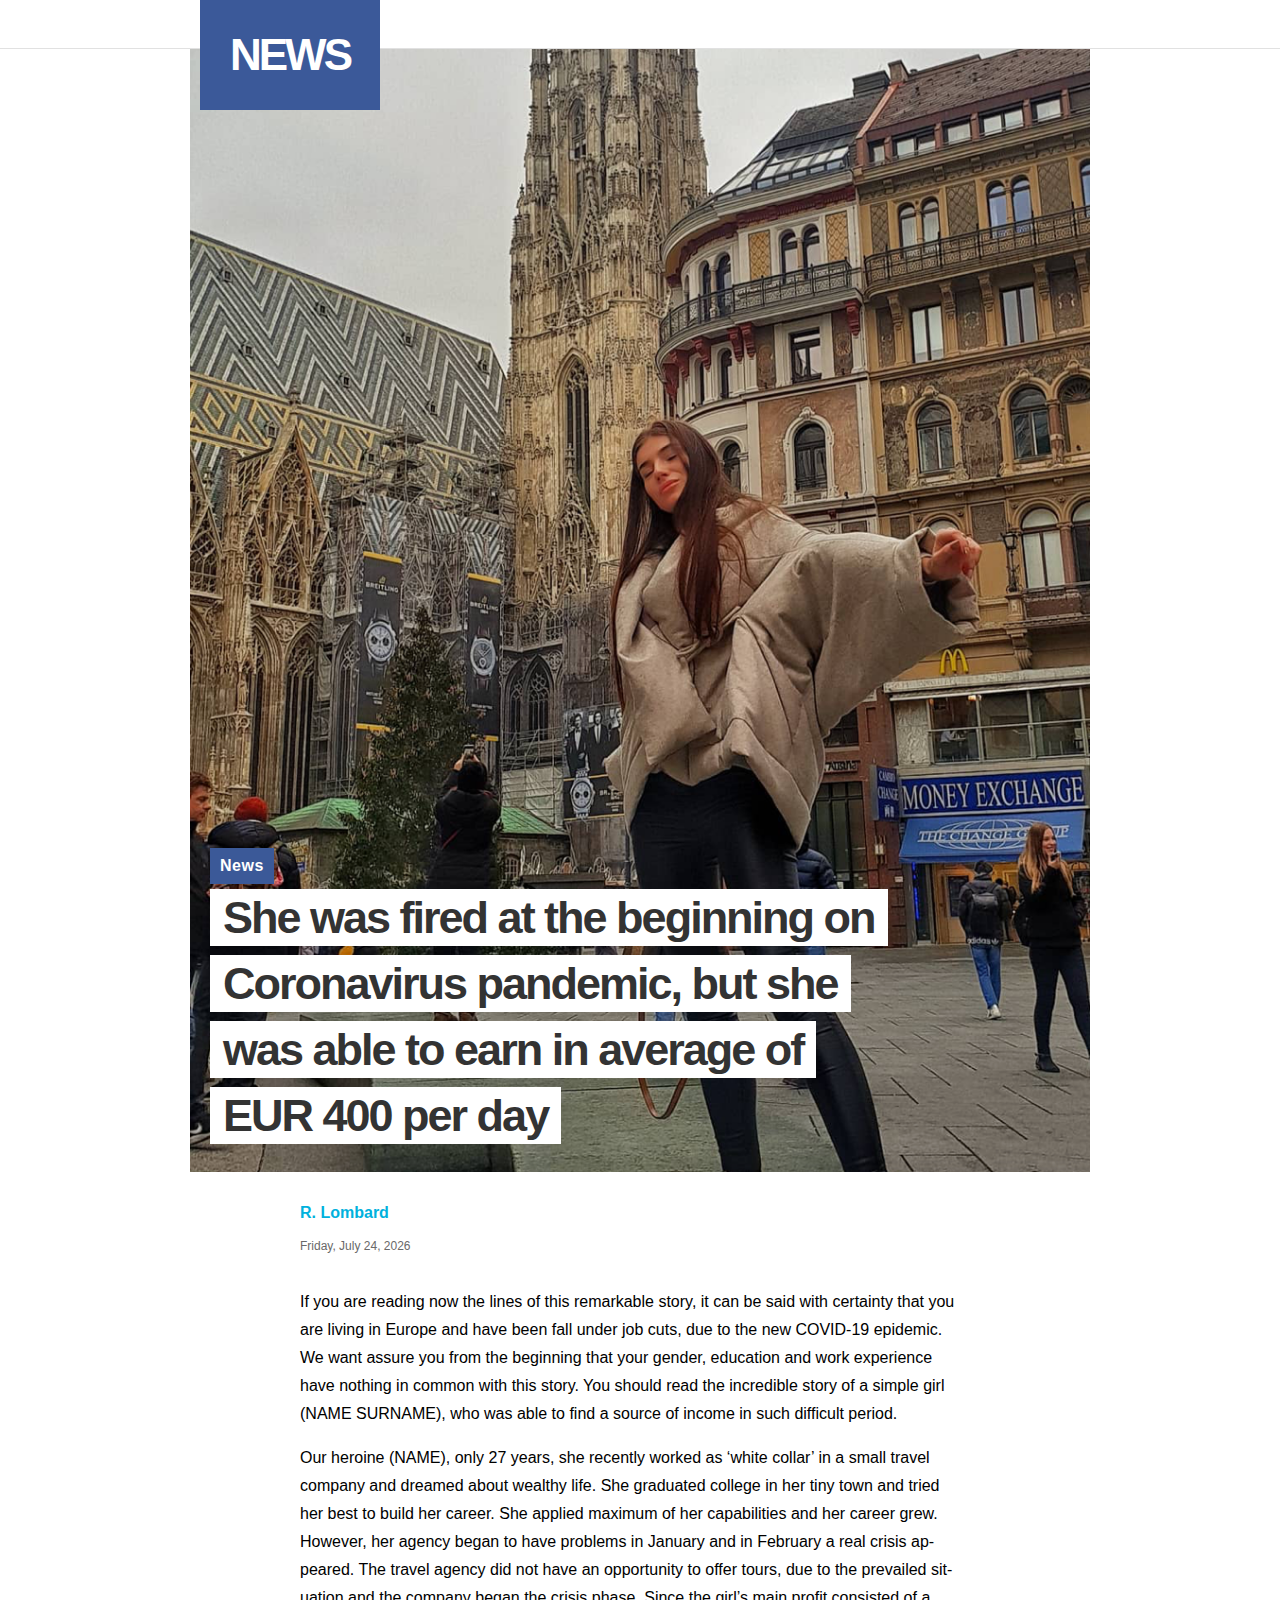
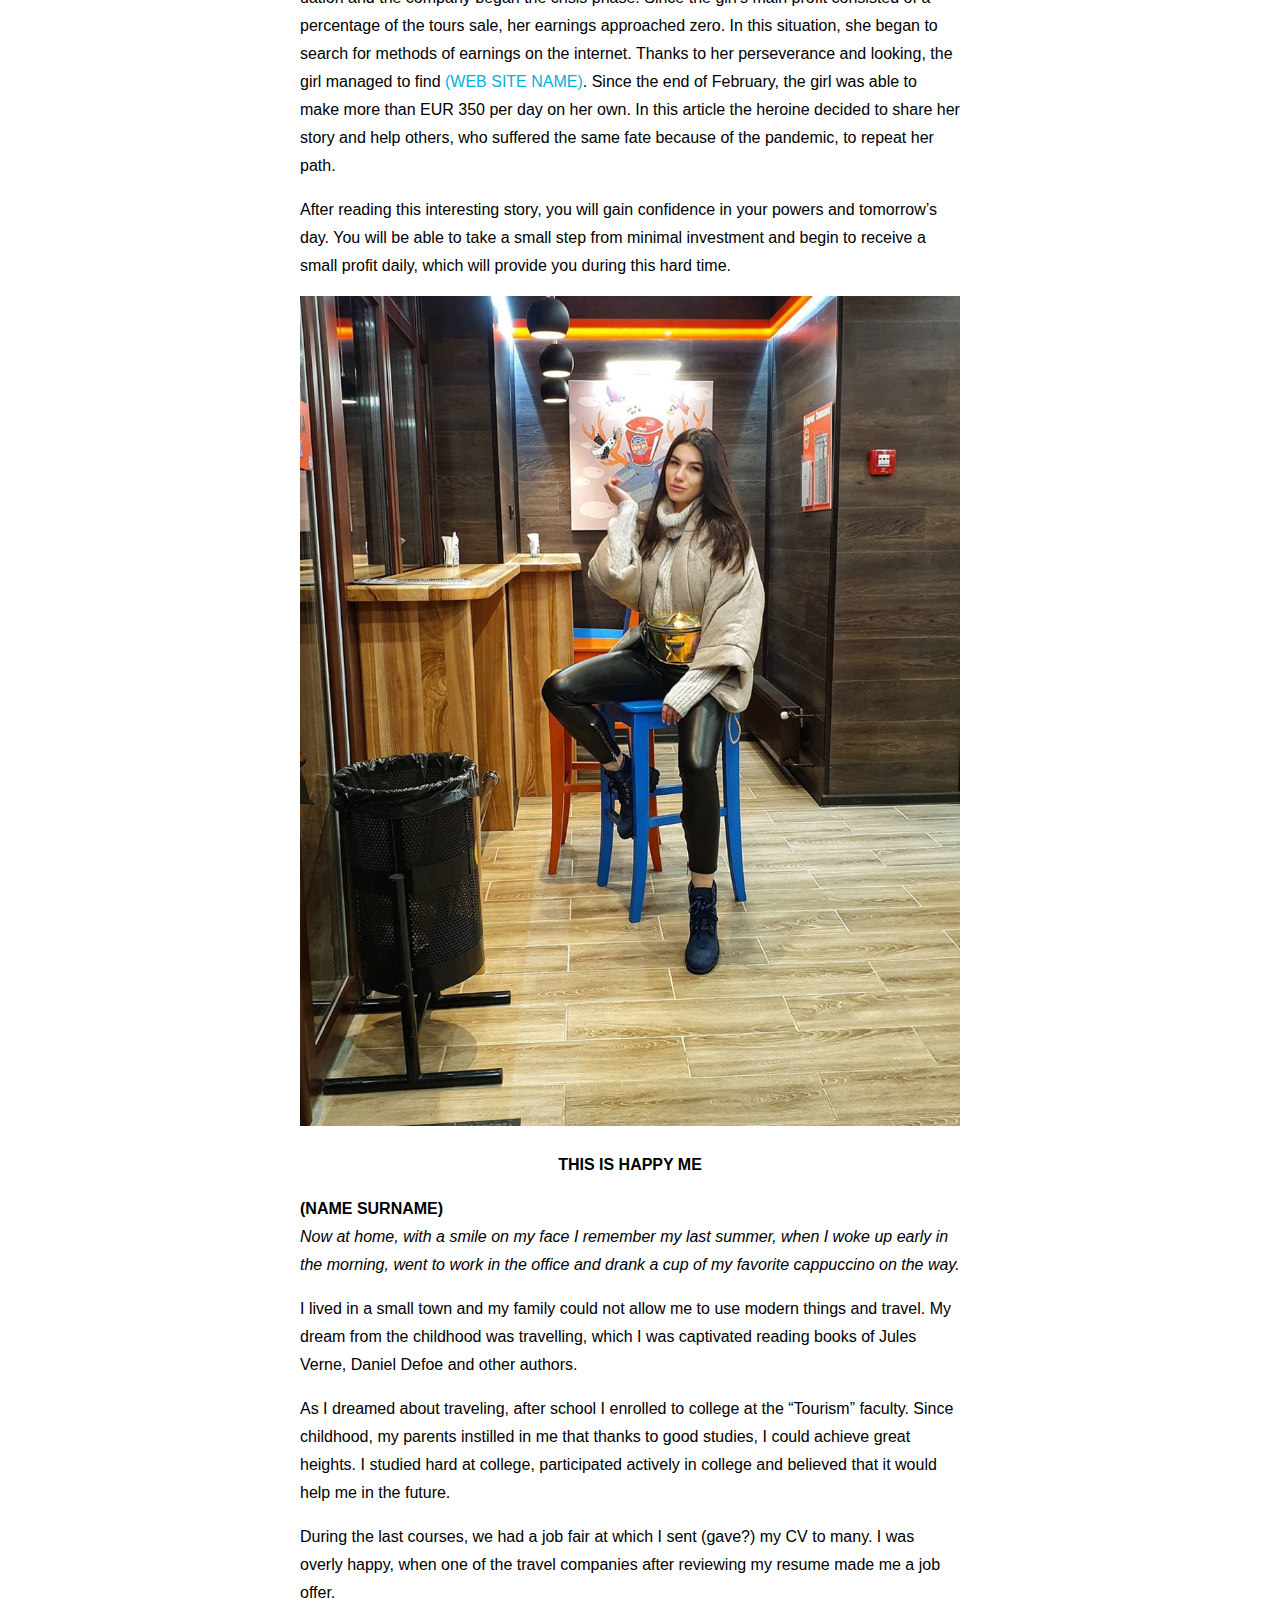
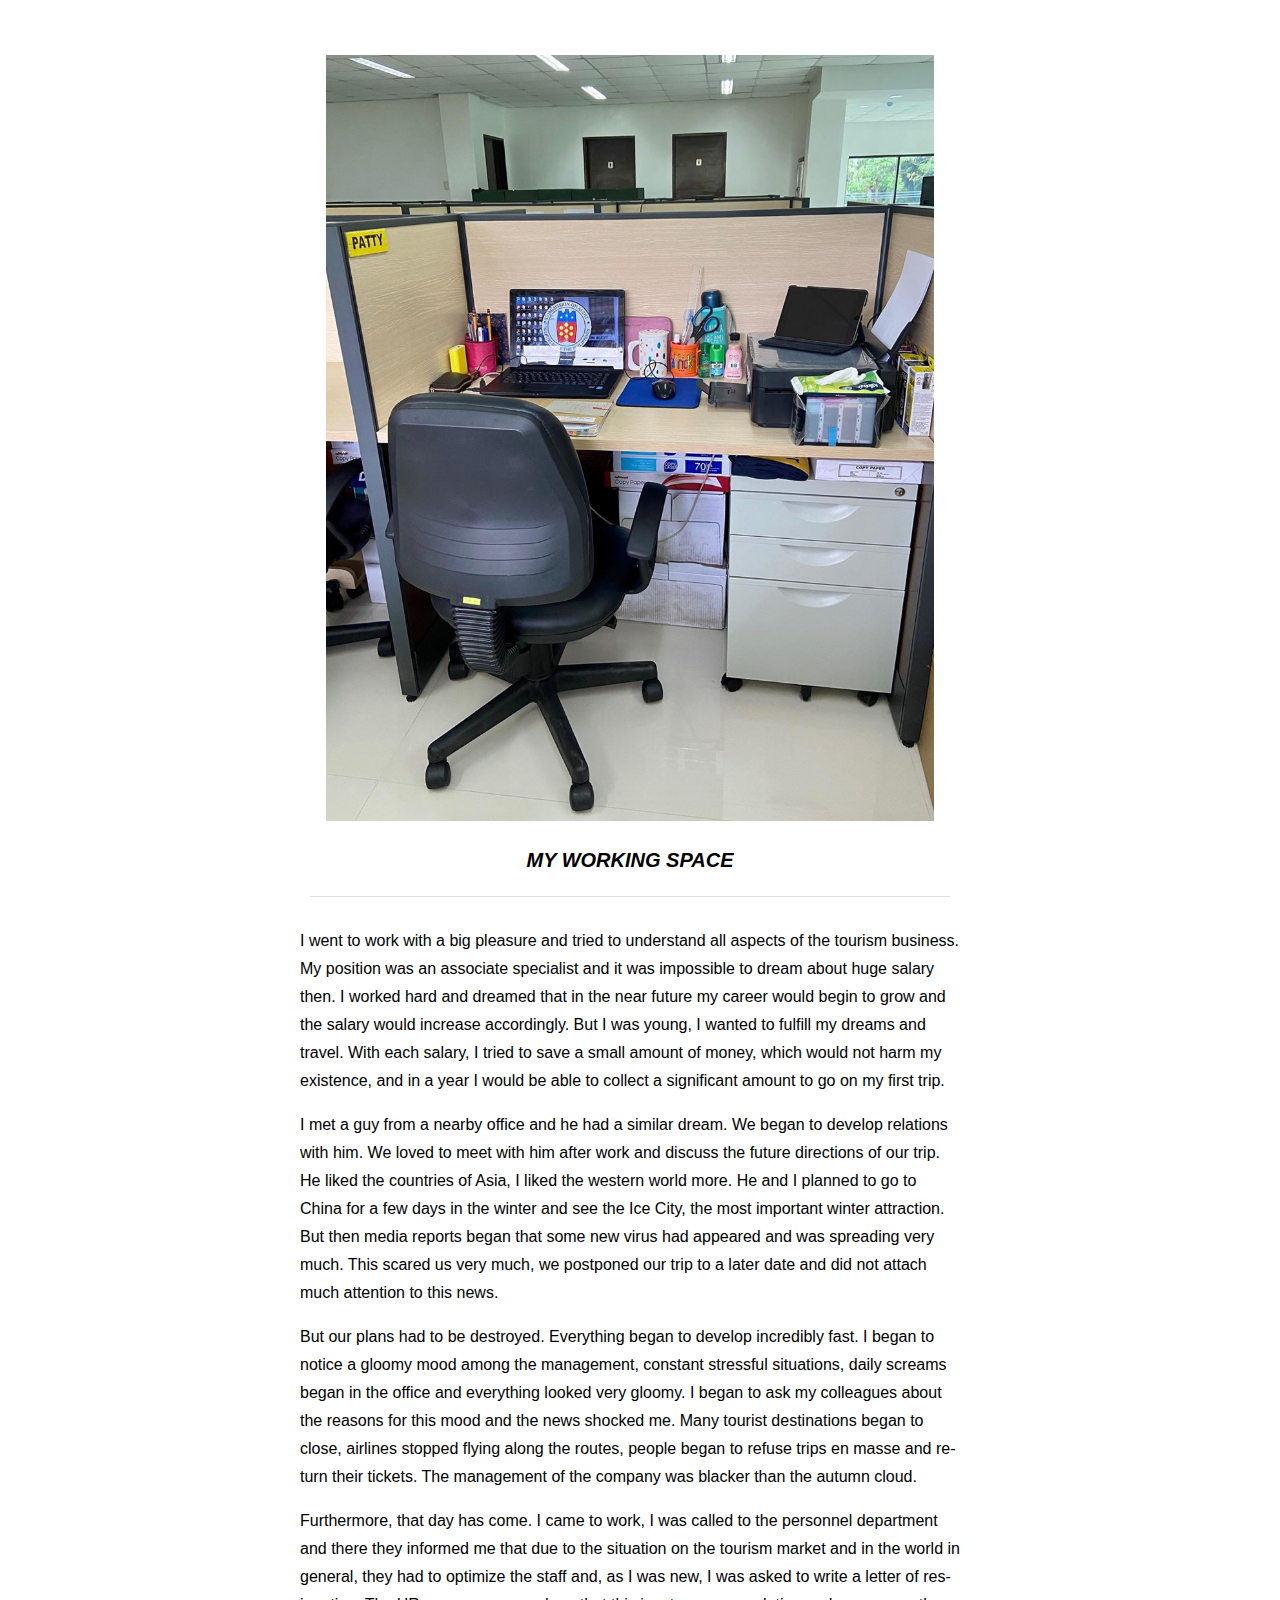
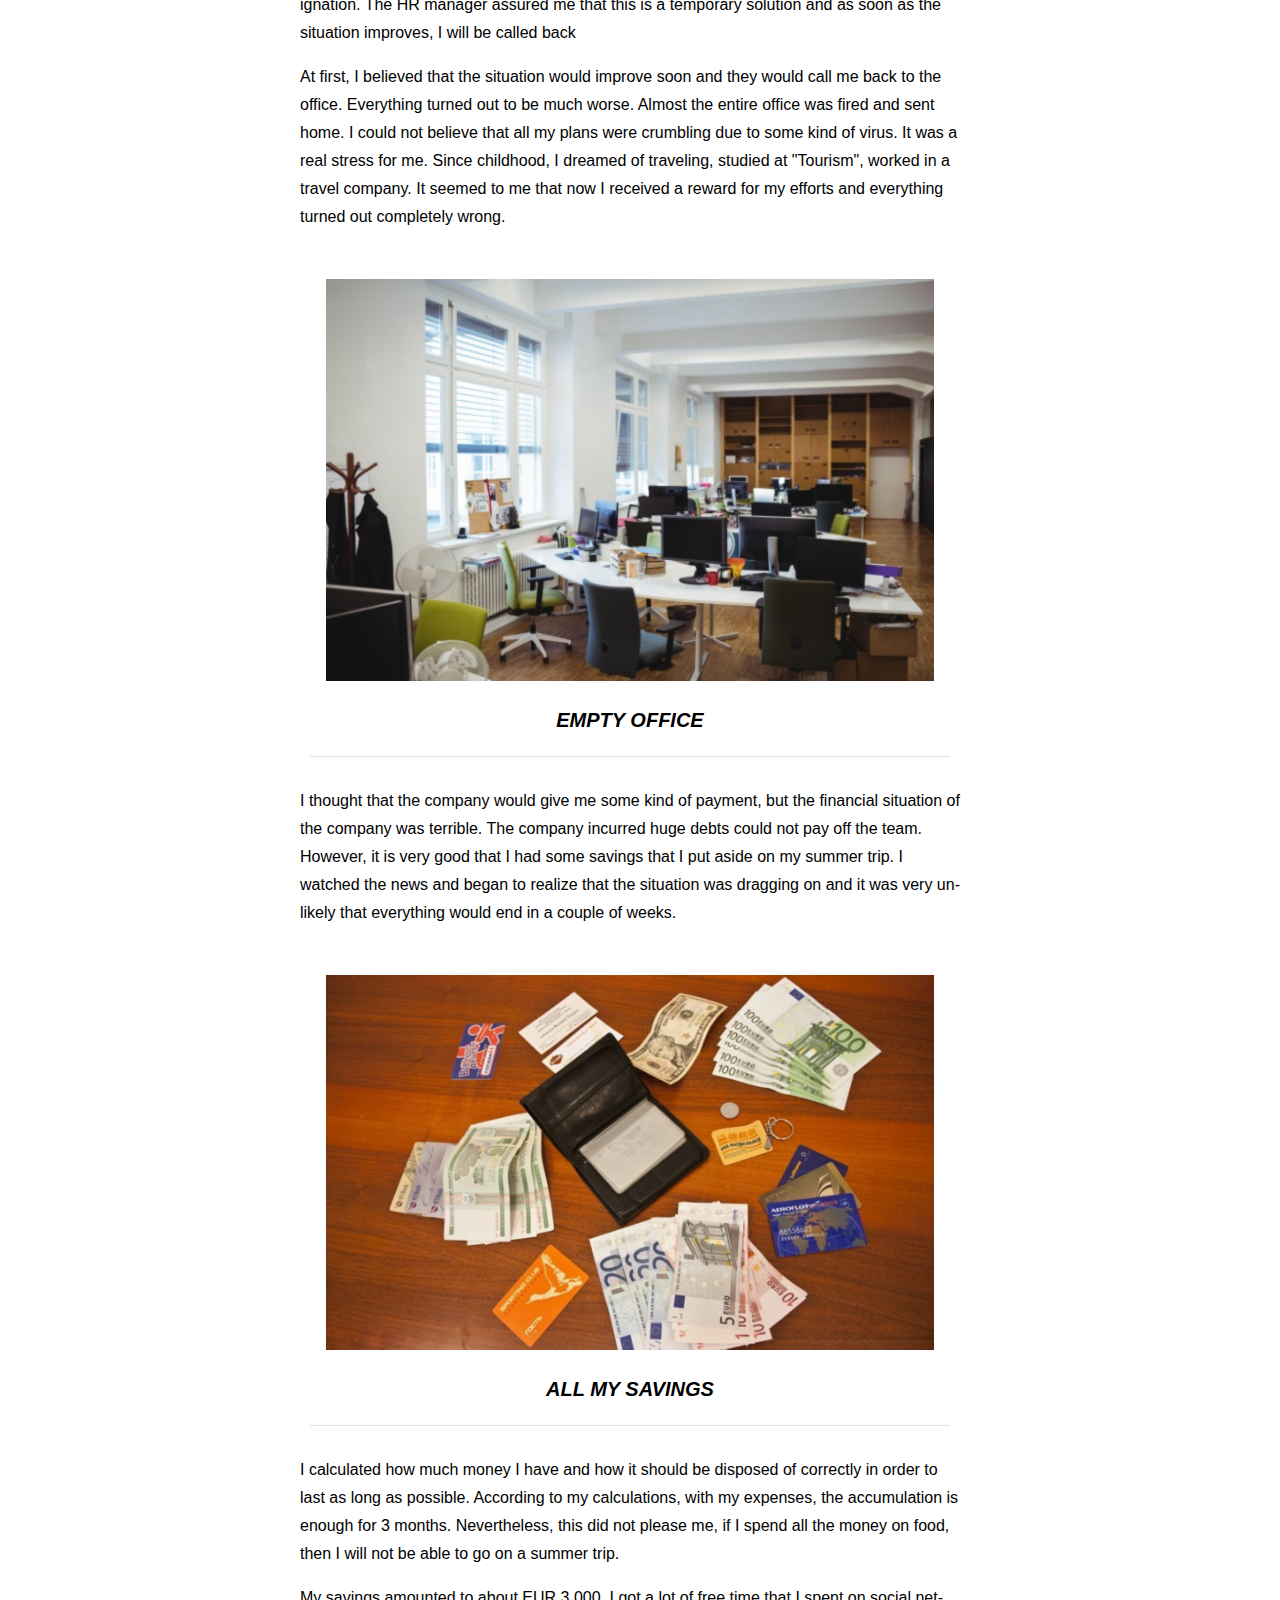
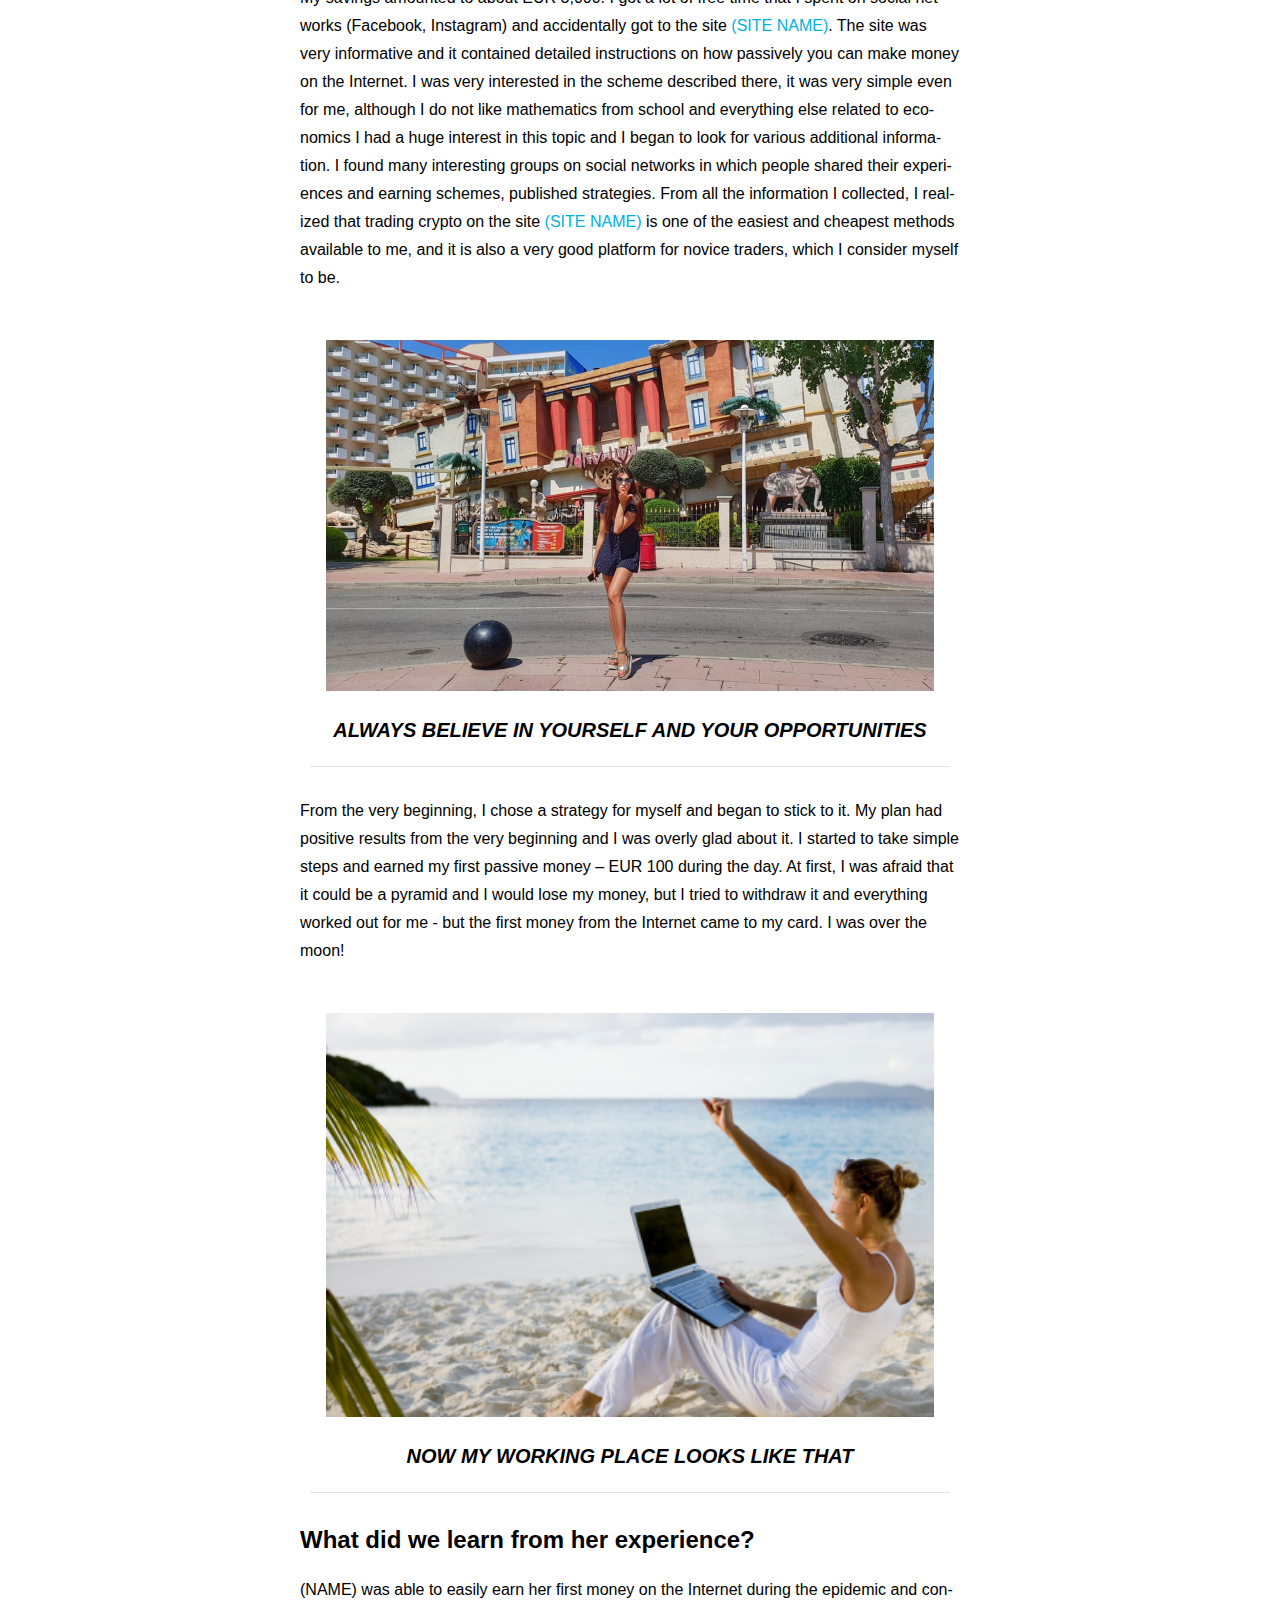
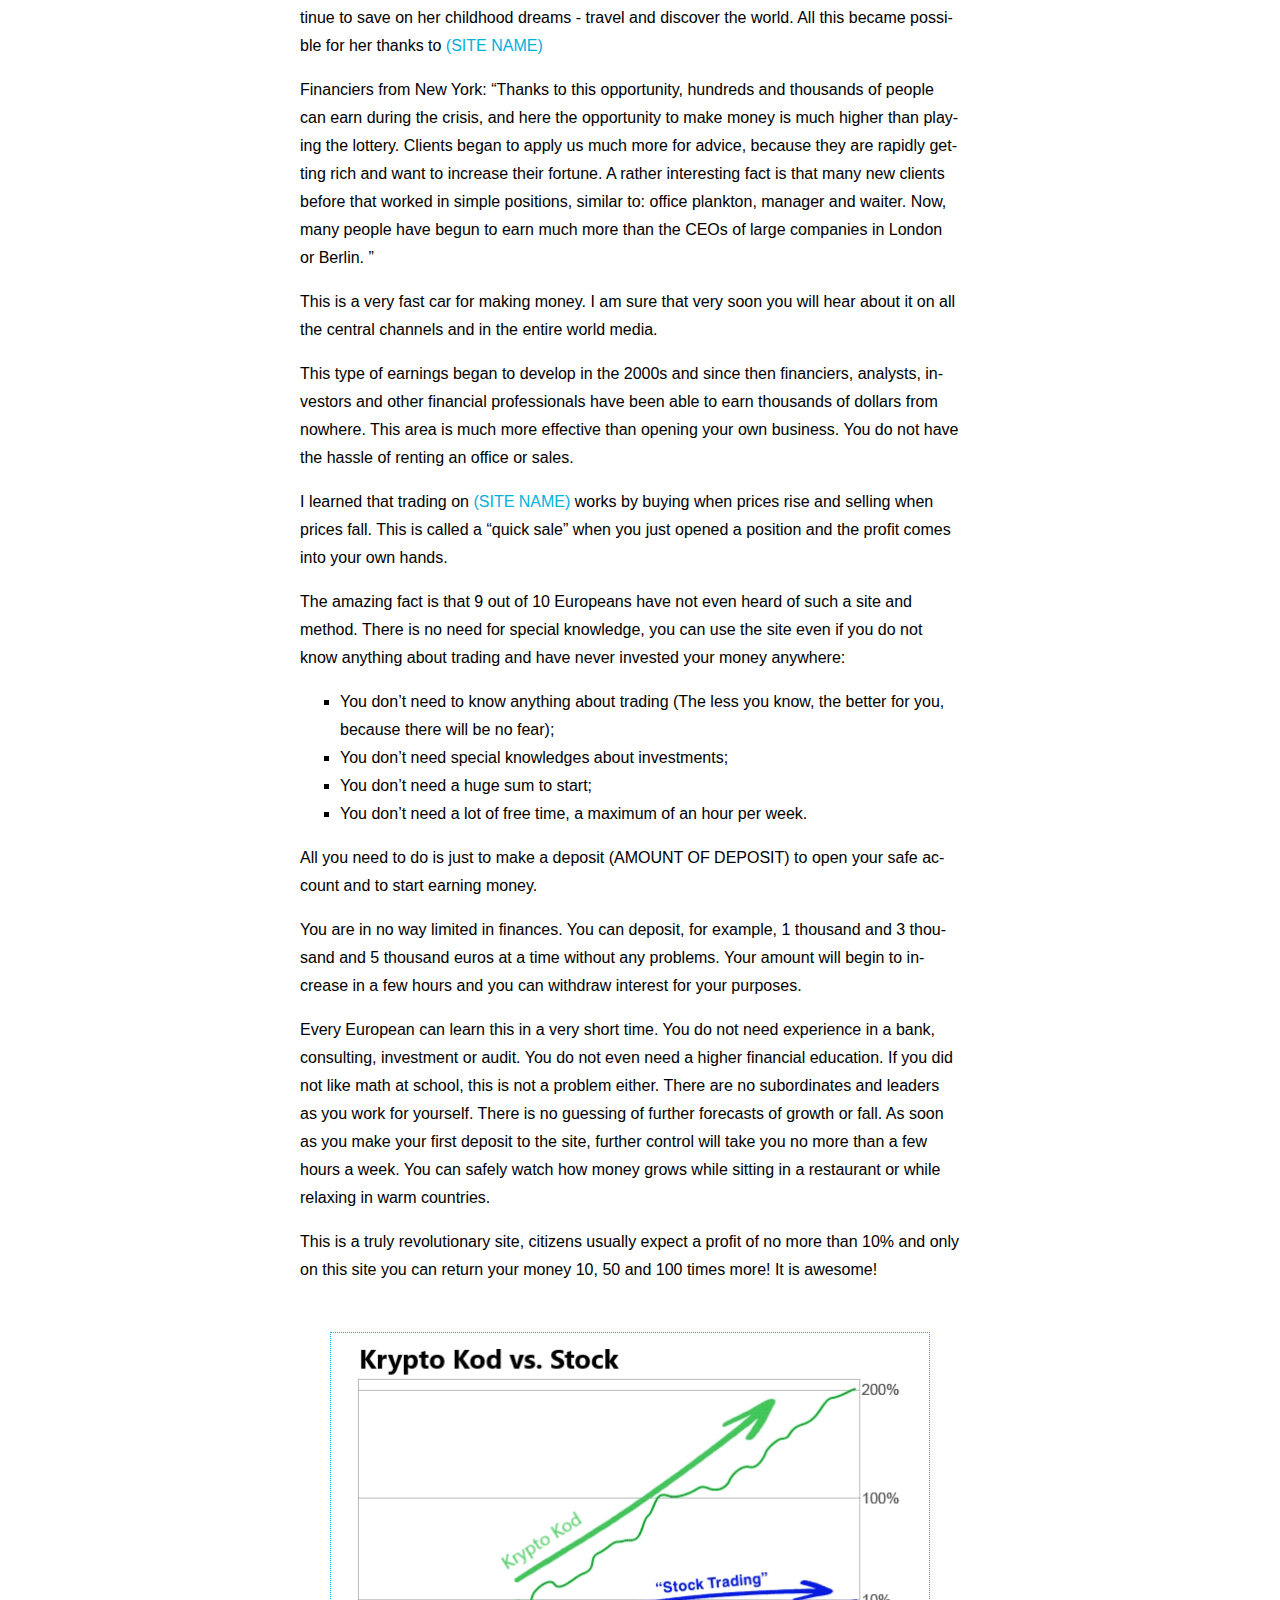
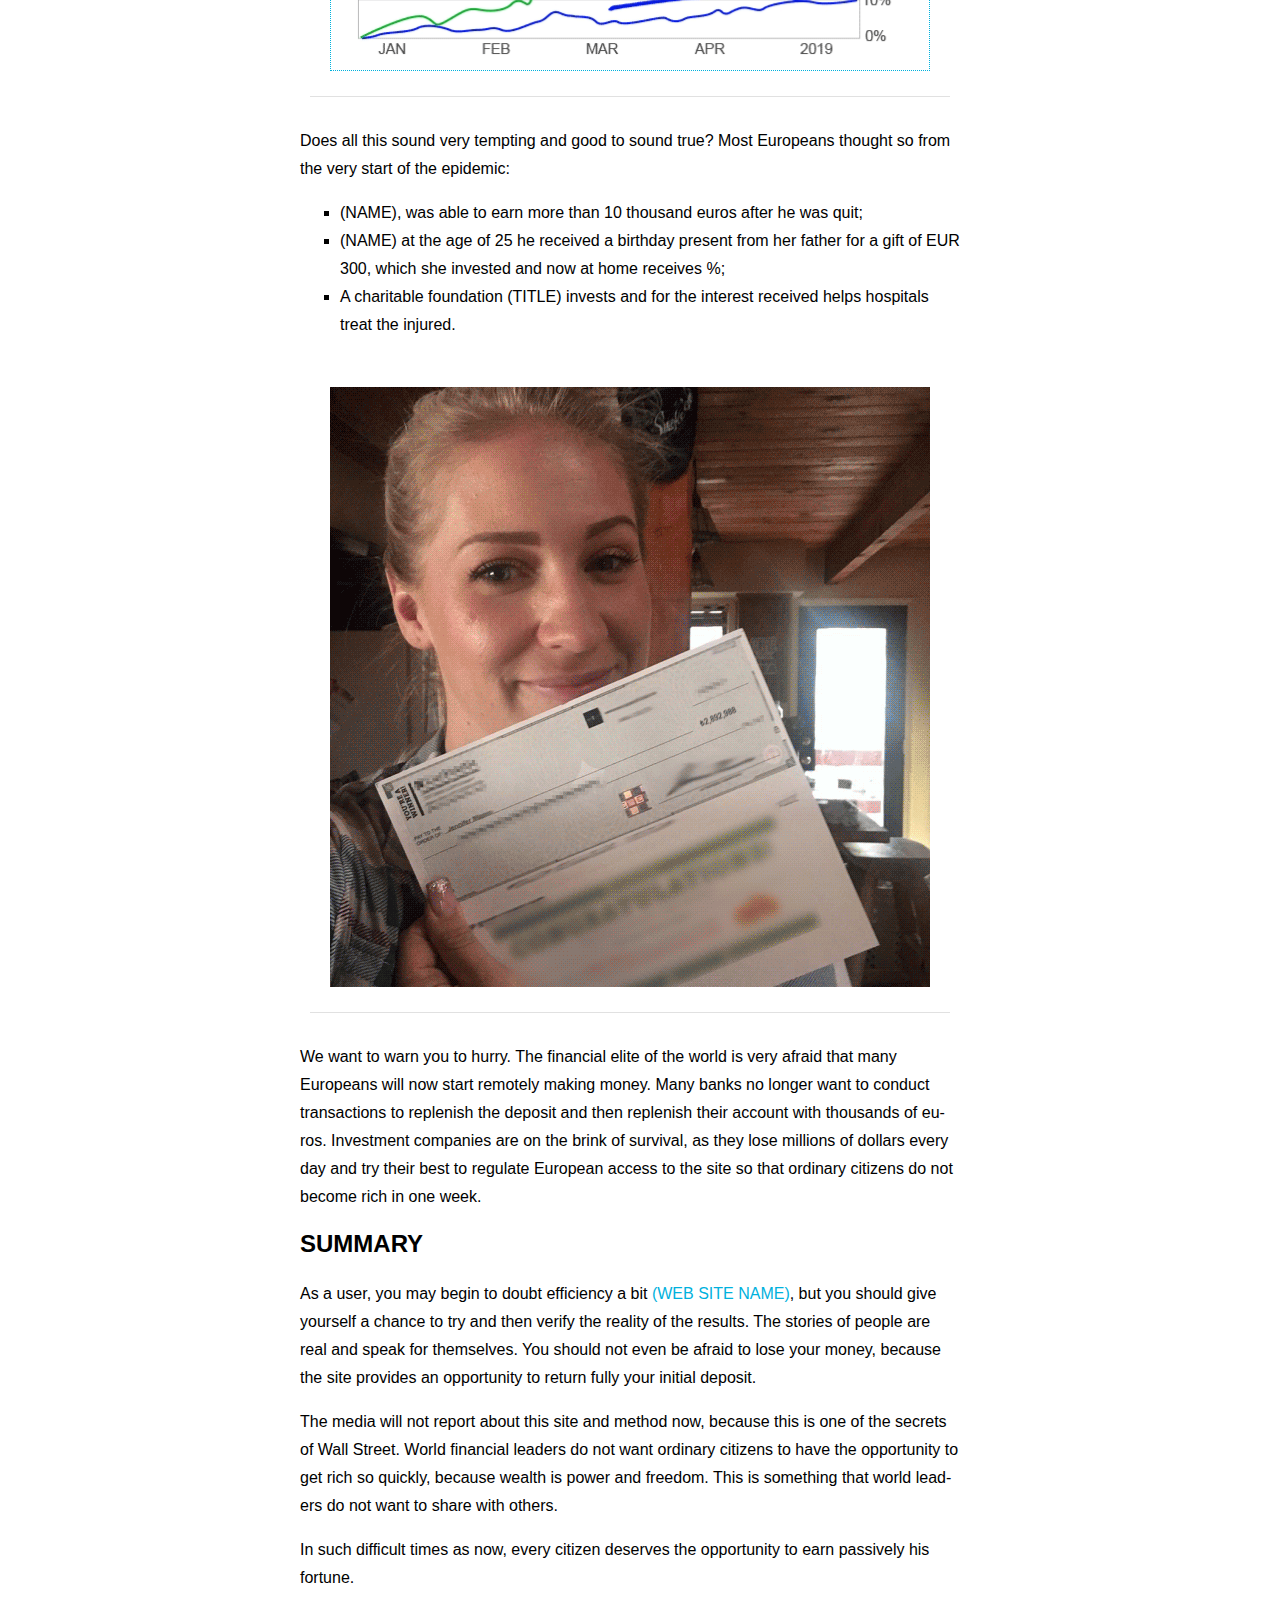
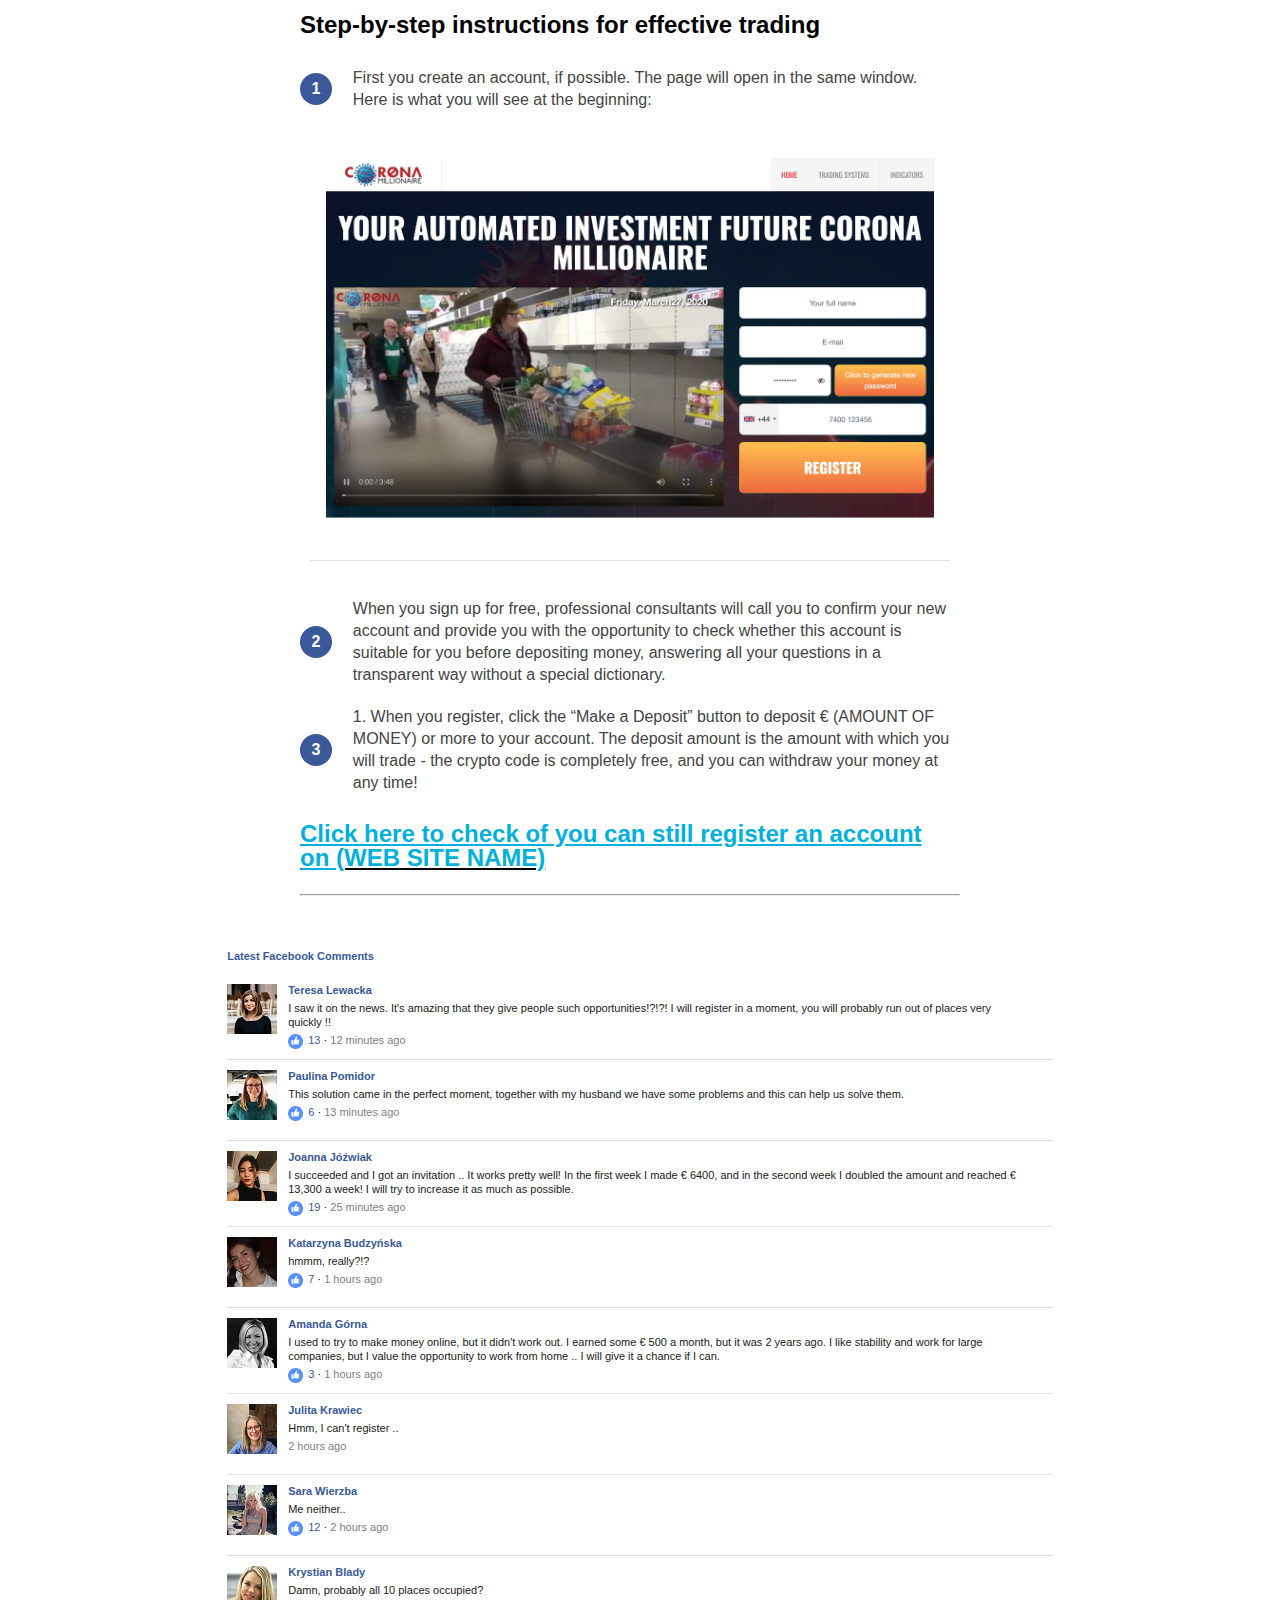
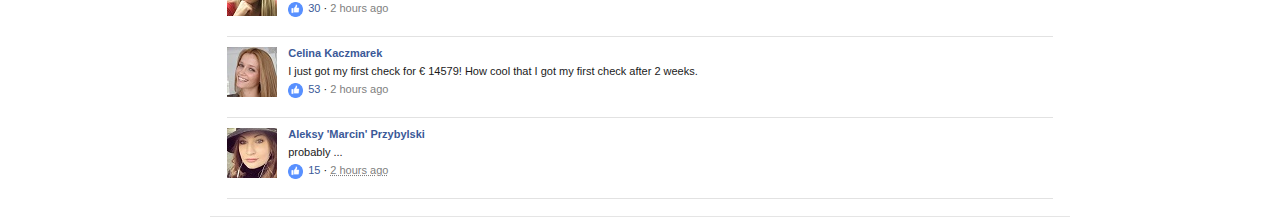
==== commit e91f8232: "Add files via upload" ====
--- a/landing1/index.html
+++ b/landing1/index.html
@@ -340,9 +340,7 @@
 													  </span>
 													<div class="profile-content">
 														<div class="post-text">
-															Widziałam to w wiadomościach. To niesamowite, że dają ludziom
-															takie możliwości!?!?! Zaraz się zarejestruję, pewnie bardzo
-															szybko zabraknie miejsc!!
+															I saw it on the news. It's amazing that they give people such opportunities!?!?! I will register in a moment, you will probably run out of places very quickly !!
 														</div>
 														<div>
 														<span class="post-number">
@@ -354,7 +352,7 @@
 					 ·
 					</span>
 															<abbr class="post-time">
-																12 minut temu
+																12 minutes ago
 															</abbr>
 														</div>
 													</div>
@@ -373,8 +371,7 @@
 				  </span>
 													<div class="profile-content">
 														<div class="post-text">
-															To rozwiązanie przyszło w idealnym momencie, razem z mężem mamy
-															trochę problemów i to może nam pomóc je rozwiązać.
+															This solution came in the perfect moment, together with my husband we have some problems and this can help us solve them.
 														</div>
 														<div>
 					<span class="post-number">
@@ -385,7 +382,7 @@
 					 ·
 					</span>
 															<abbr class="post-time">
-																13 minut temu
+																13 minutes ago
 															</abbr>
 														</div>
 													</div>
@@ -403,10 +400,7 @@
 				  </span>
 													<div class="profile-content">
 														<div class="post-text">
-															Mi się udało i dostałam zaproszenie.. To całkiem nieźle działa!
-															W pierwszym tygodniu zarobiłam €12400, a w drugim tygodniu
-															podwoiłam kwotę i dobiłam do €25300 tygodniowo! Będę próbowała
-															to zwiększyć jeszcze, tak bardzo jak będzie się dało.
+															 I succeeded and I got an invitation .. It works pretty well! In the first week I made € 6400, and in the second week I doubled the amount and reached € 13,300 a week! I will try to increase it as much as possible.
 														</div>
 														<div>
 					<span class="post-number">
@@ -417,7 +411,7 @@
 					 ·
 					</span>
 															<abbr class="post-time">
-																25 minut temu
+																25 minutes ago
 															</abbr>
 														</div>
 													</div>
@@ -435,7 +429,7 @@
 				  </span>
 													<div class="profile-content">
 														<div class="post-text">
-															hmmm, serio?!?
+															hmmm, really?!?
 														</div>
 														<div>
 					<span class="post-number">
@@ -446,7 +440,7 @@
 					 ·
 					</span>
 															<abbr class="post-time">
-																1 godzinę temu
+																1 hours ago
 															</abbr>
 														</div>
 													</div>
@@ -464,10 +458,7 @@
 				  </span>
 													<div class="profile-content">
 														<div class="post-text">
-															Kiedyś próbowałam zarabiać przez internet, ale to nie wypaliło.
-															Zarabiałam jakieś €500 miesięcznie, ale to było 2 lata temu.
-															Lubię stabilność i pracę dla dużych firm, jednak cenię sobie
-															możliwość pracy z domu.. Dam temu szansę, jeśli będę mogła.
+															I used to try to make money online, but it didn't work out. I earned some € 500 a month, but it was 2 years ago. I like stability and work for large companies, but I value the opportunity to work from home .. I will give it a chance if I can.
 														</div>
 														<div>
 					<span class="post-number">
@@ -478,7 +469,7 @@
 					 ·
 					</span>
 															<abbr class="post-time">
-																1 godzinę temu
+																1 hours ago
 															</abbr>
 														</div>
 													</div>
@@ -496,11 +487,11 @@
 				  </span>
 													<div class="profile-content">
 														<div class="post-text">
-															Hmm nie mogę się zarejestrować..
-														</div>
-														<div>
-															<abbr class="post-time">
-																2 godziny temu
+															Hmm, I can't register ..
+														</div>
+														<div>
+															<abbr class="post-time">
+																2 hours ago
 															</abbr>
 														</div>
 													</div>
@@ -518,7 +509,7 @@
 				  </span>
 													<div class="profile-content">
 														<div class="post-text">
-															Ja też nie..
+															Me neither..
 														</div>
 														<div>
 					<span class="post-number">
@@ -529,7 +520,7 @@
 					 ·
 					</span>
 															<abbr class="post-time">
-																2 godziny temu
+																2 hours ago
 															</abbr>
 														</div>
 													</div>
@@ -547,7 +538,7 @@
 				  </span>
 													<div class="profile-content">
 														<div class="post-text">
-															Kurde, pewnie wszystkie 10 miejsc zajętych?
+															Damn, probably all 10 places occupied?
 														</div>
 														<div>
 					<span class="post-number">
@@ -558,7 +549,7 @@
 					 ·
 					</span>
 															<abbr class="post-time">
-																2 godziny temu
+																2 hours ago
 															</abbr>
 														</div>
 													</div>
@@ -576,8 +567,7 @@
 				  </span>
 													<div class="profile-content">
 														<div class="post-text">
-															Właśnie dostałam mój pierwszy czek na €34579! Jakie to super, że
-															dostałam swój pierwszy czek po 2 tygodniach.
+															 I just got my first check for € 14579! How cool that I got my first check after 2 weeks.
 														</div>
 														<div>
 					<span class="post-number">
@@ -588,7 +578,7 @@
 					 ·
 					</span>
 															<abbr class="post-time">
-																2 godziny temu
+																2 hours ago
 															</abbr>
 														</div>
 													</div>
@@ -606,7 +596,7 @@
 				  </span>
 													<div class="profile-content">
 														<div class="post-text">
-															pewnie...
+														 probably ...
 														</div>
 														<div>
 															<span class="post-number">
@@ -617,7 +607,7 @@
 					 ·
 					</span>
 															<abbr class="post-time" title="Wednesday, May 30, 2012 at 8:06pm">
-																2 godziny temu
+																2 hours ago
 															</abbr>
 														</div>
 													</div>
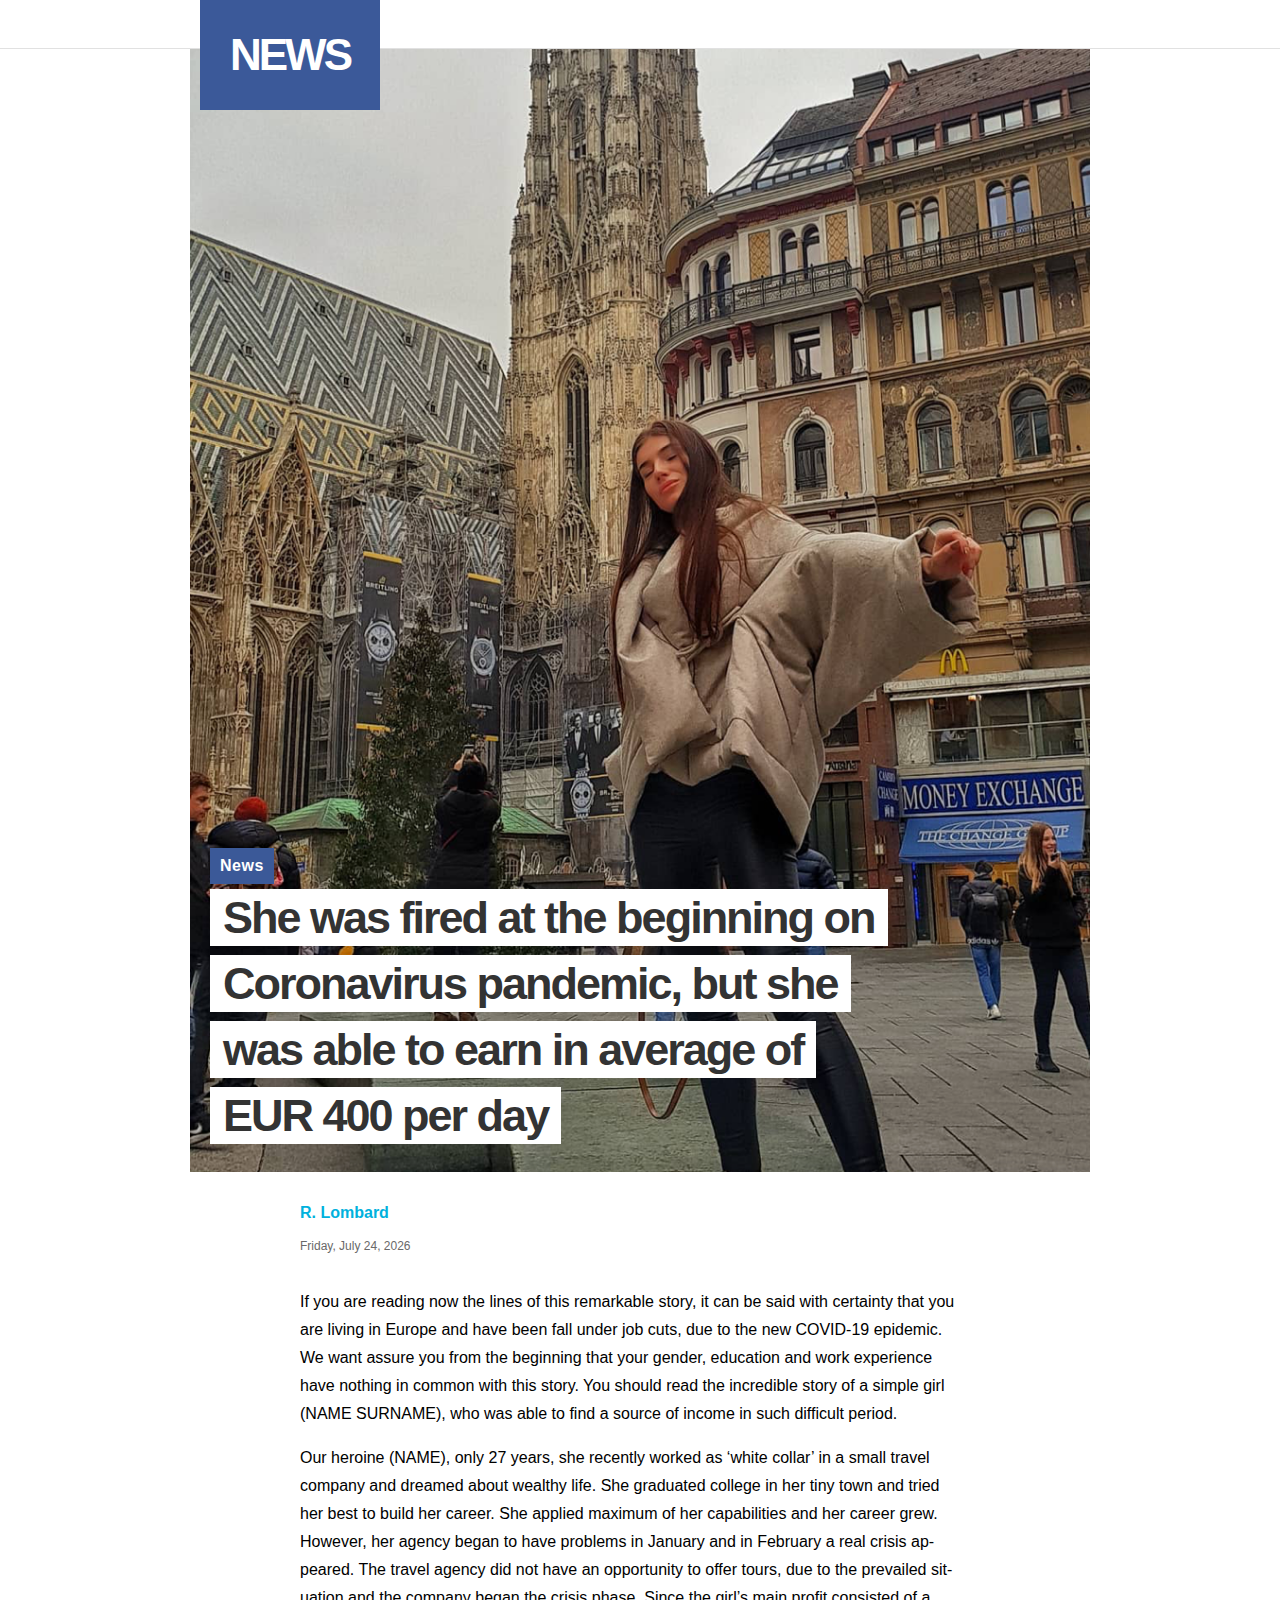
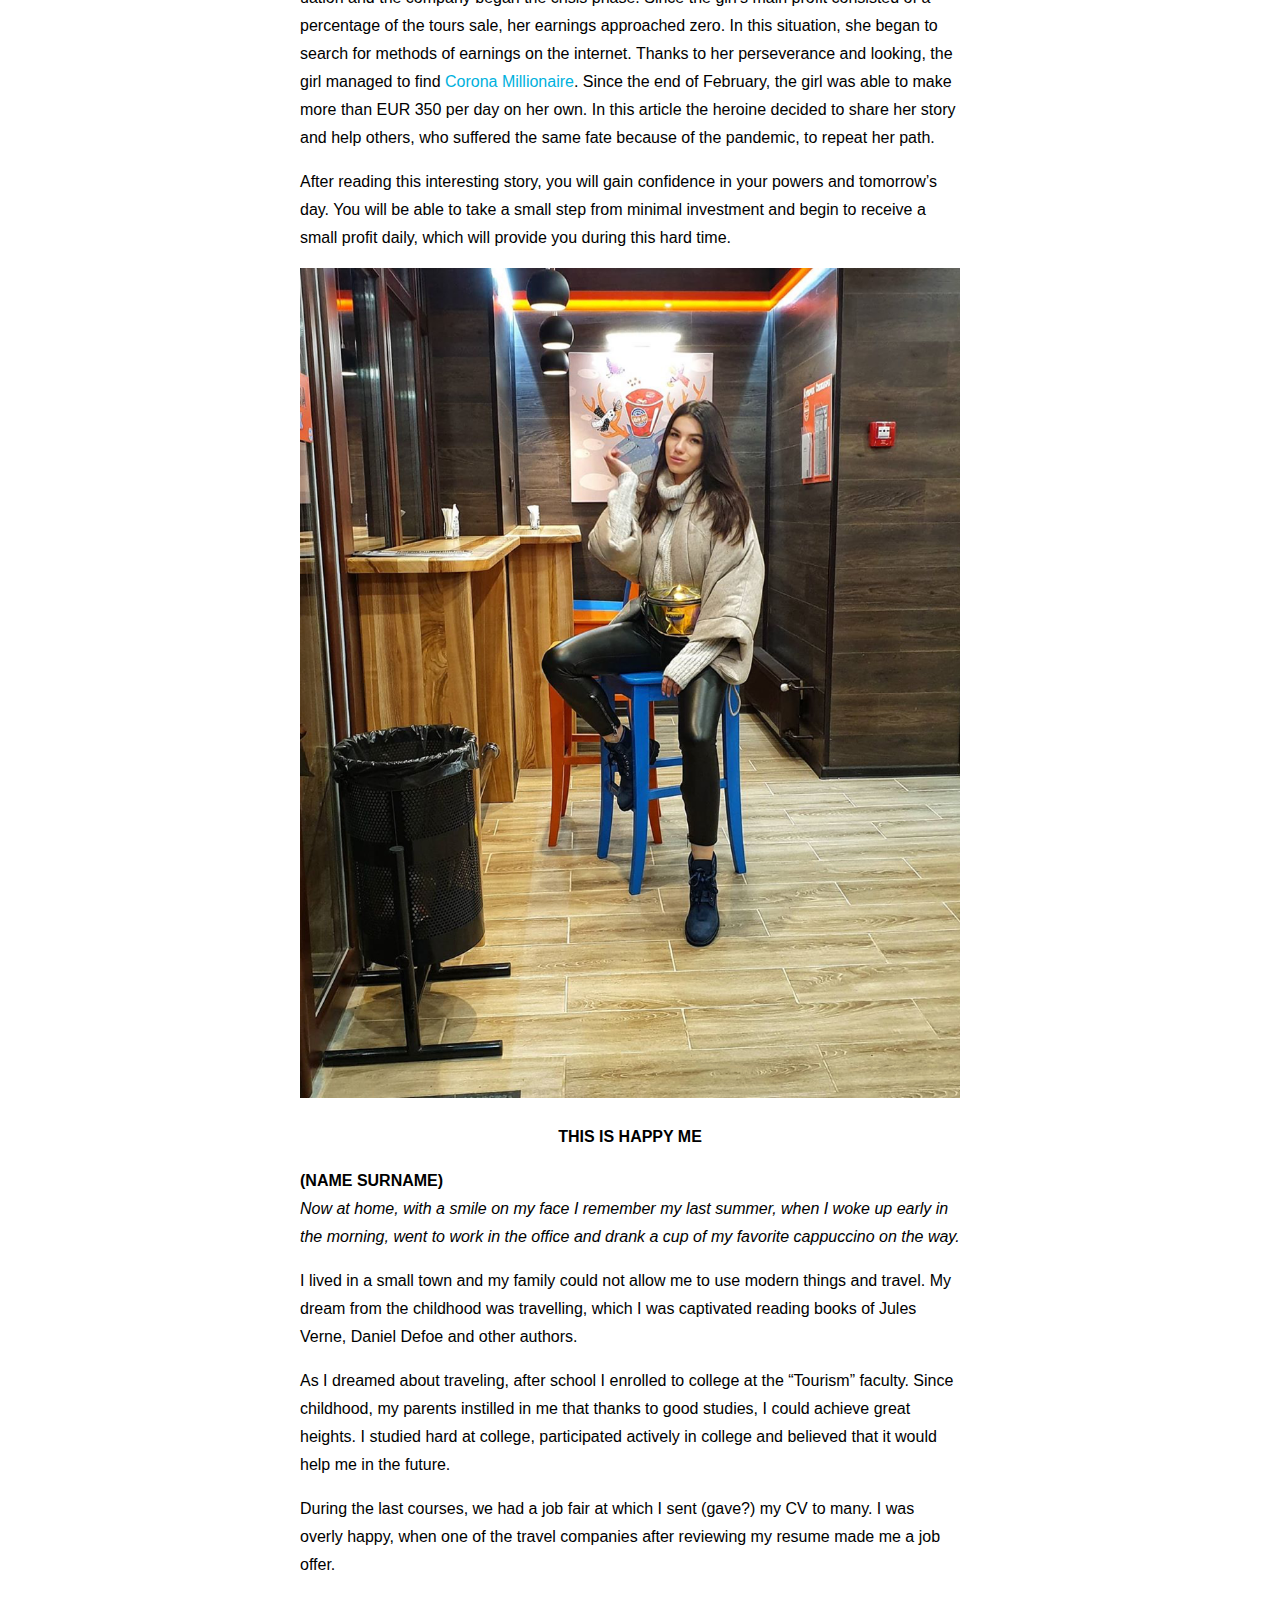
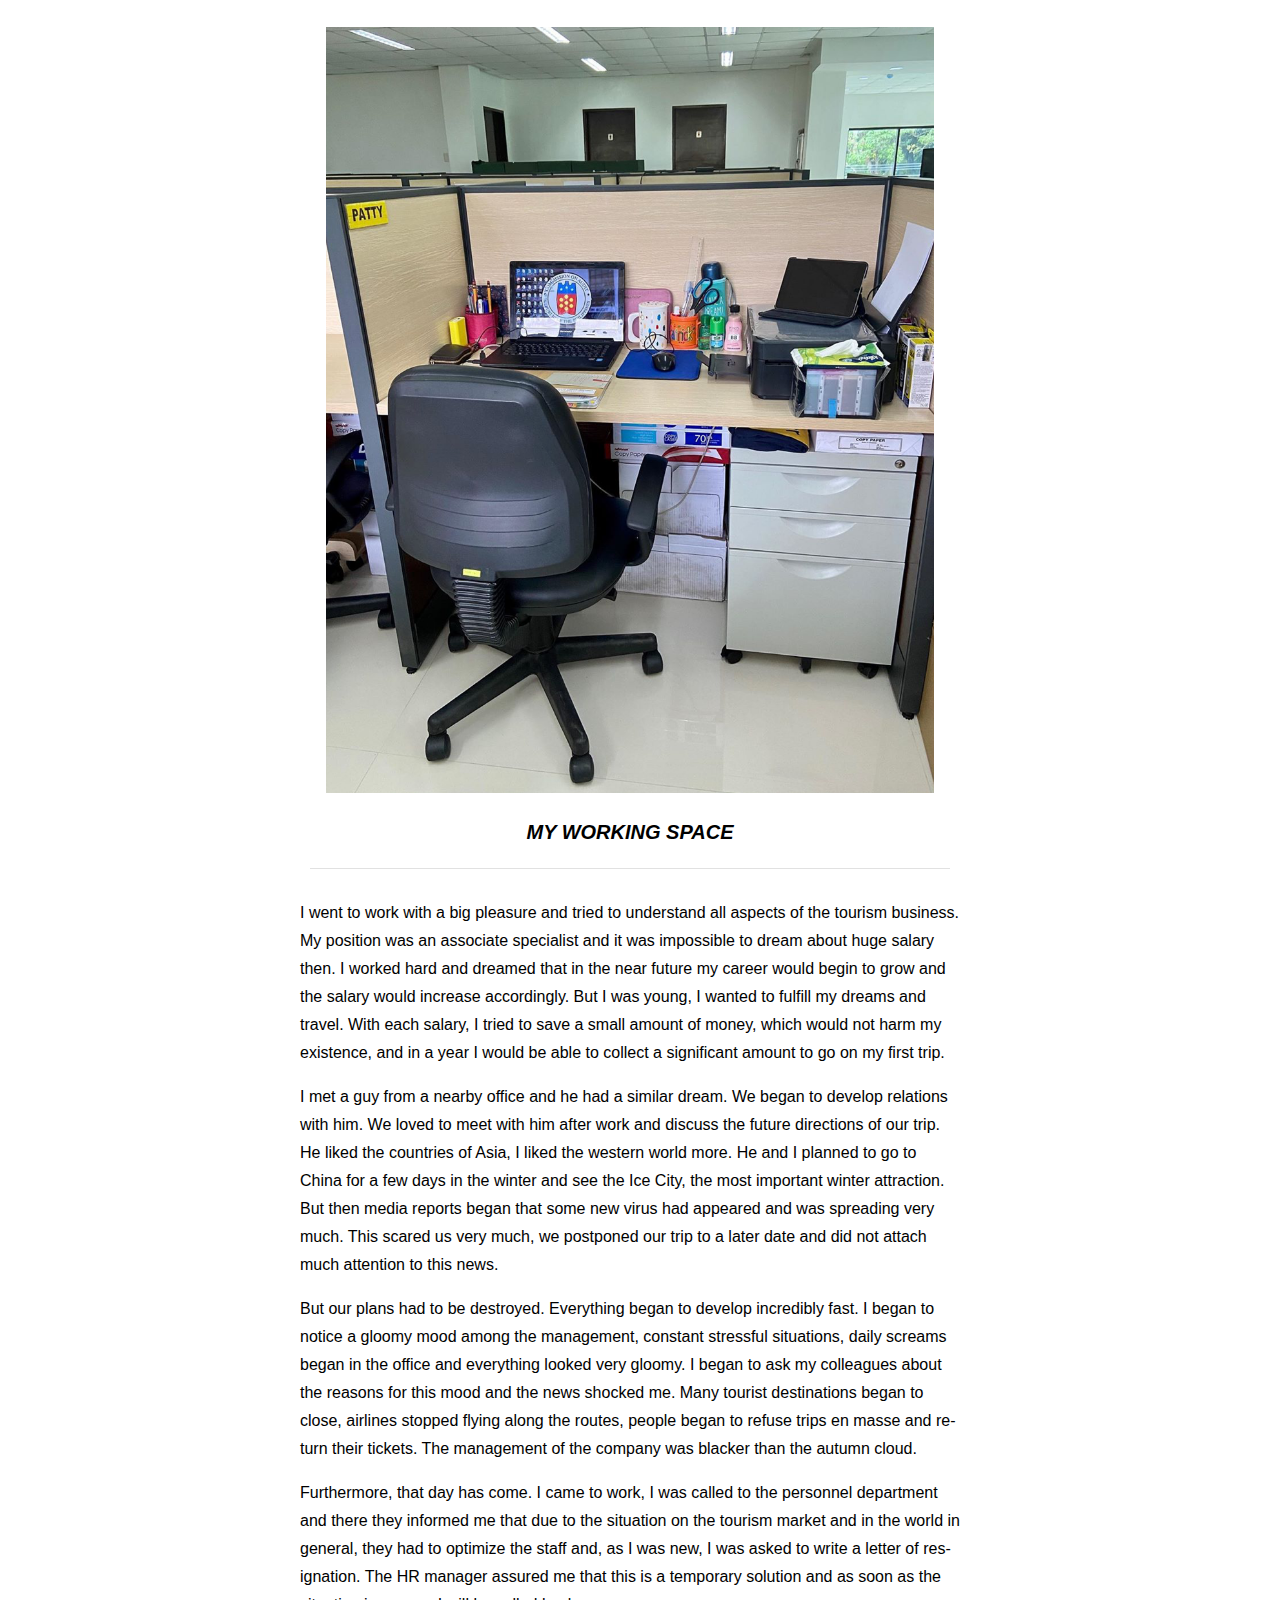
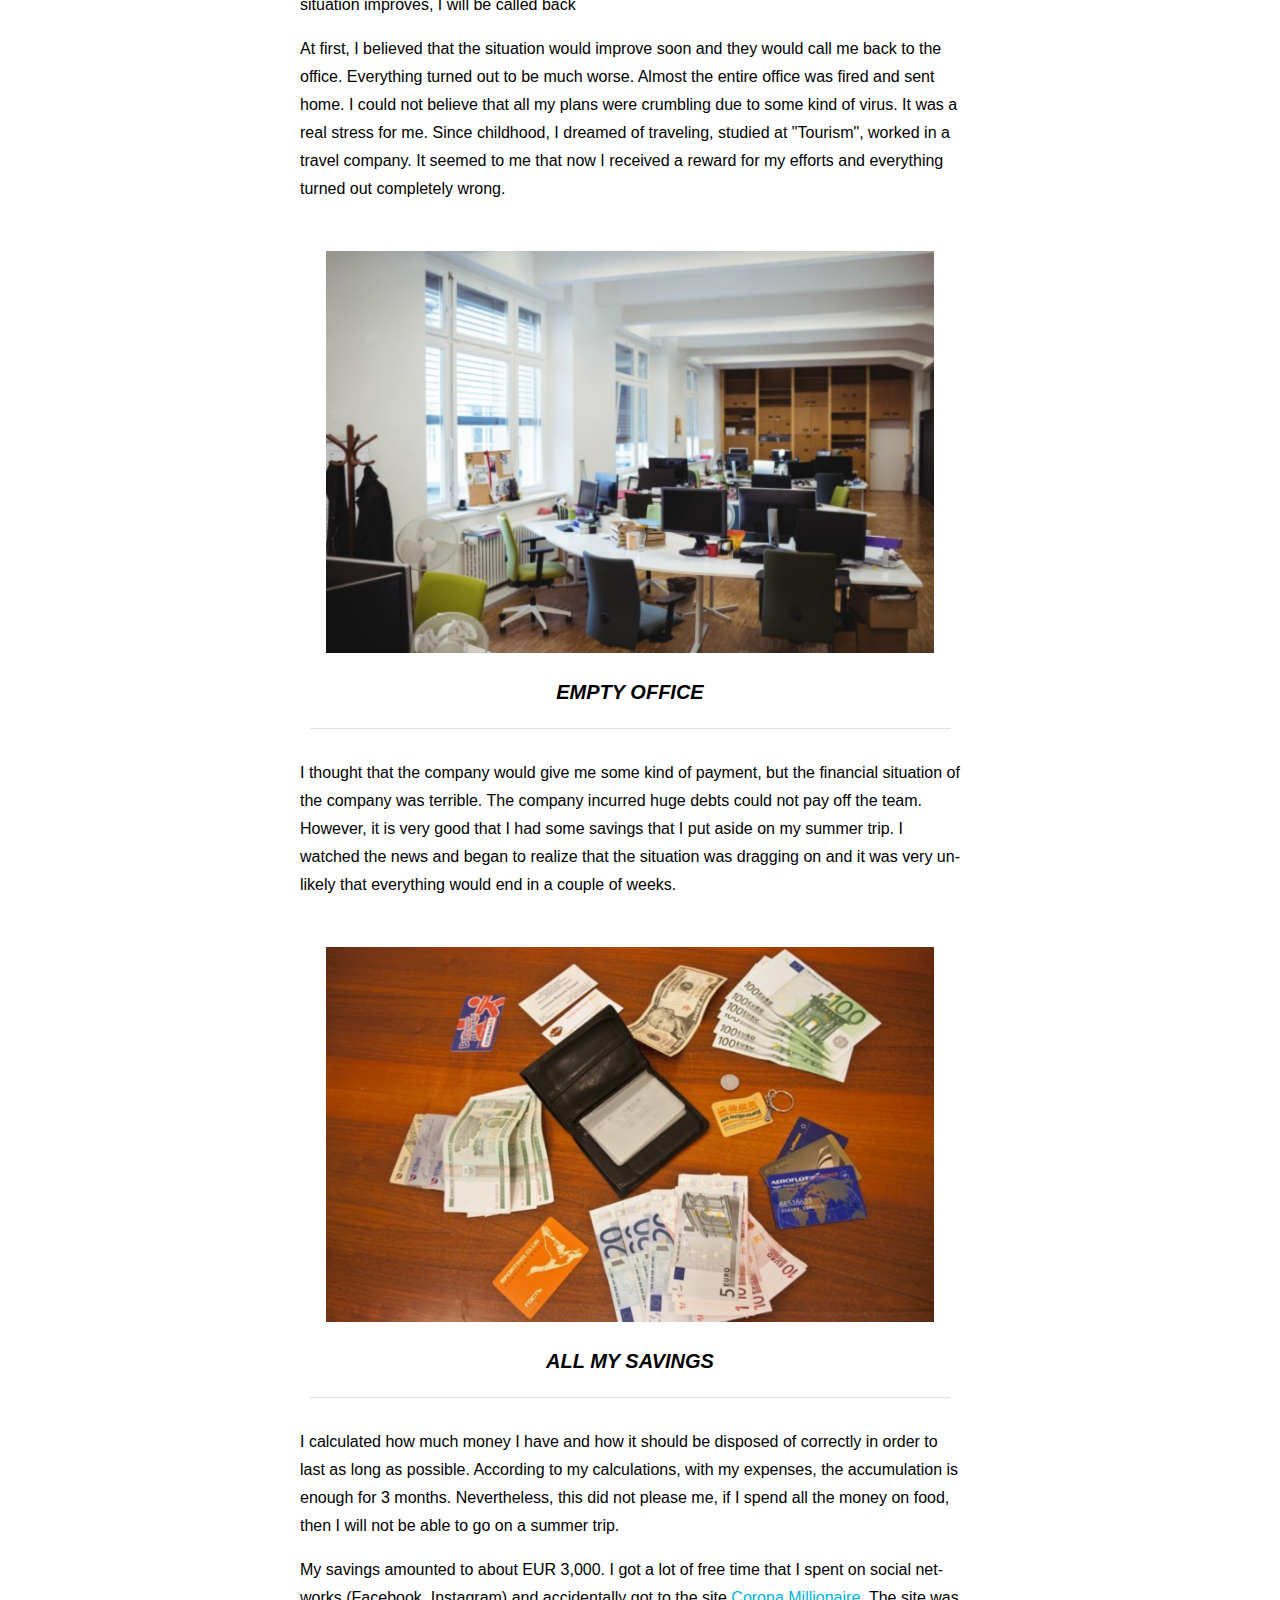
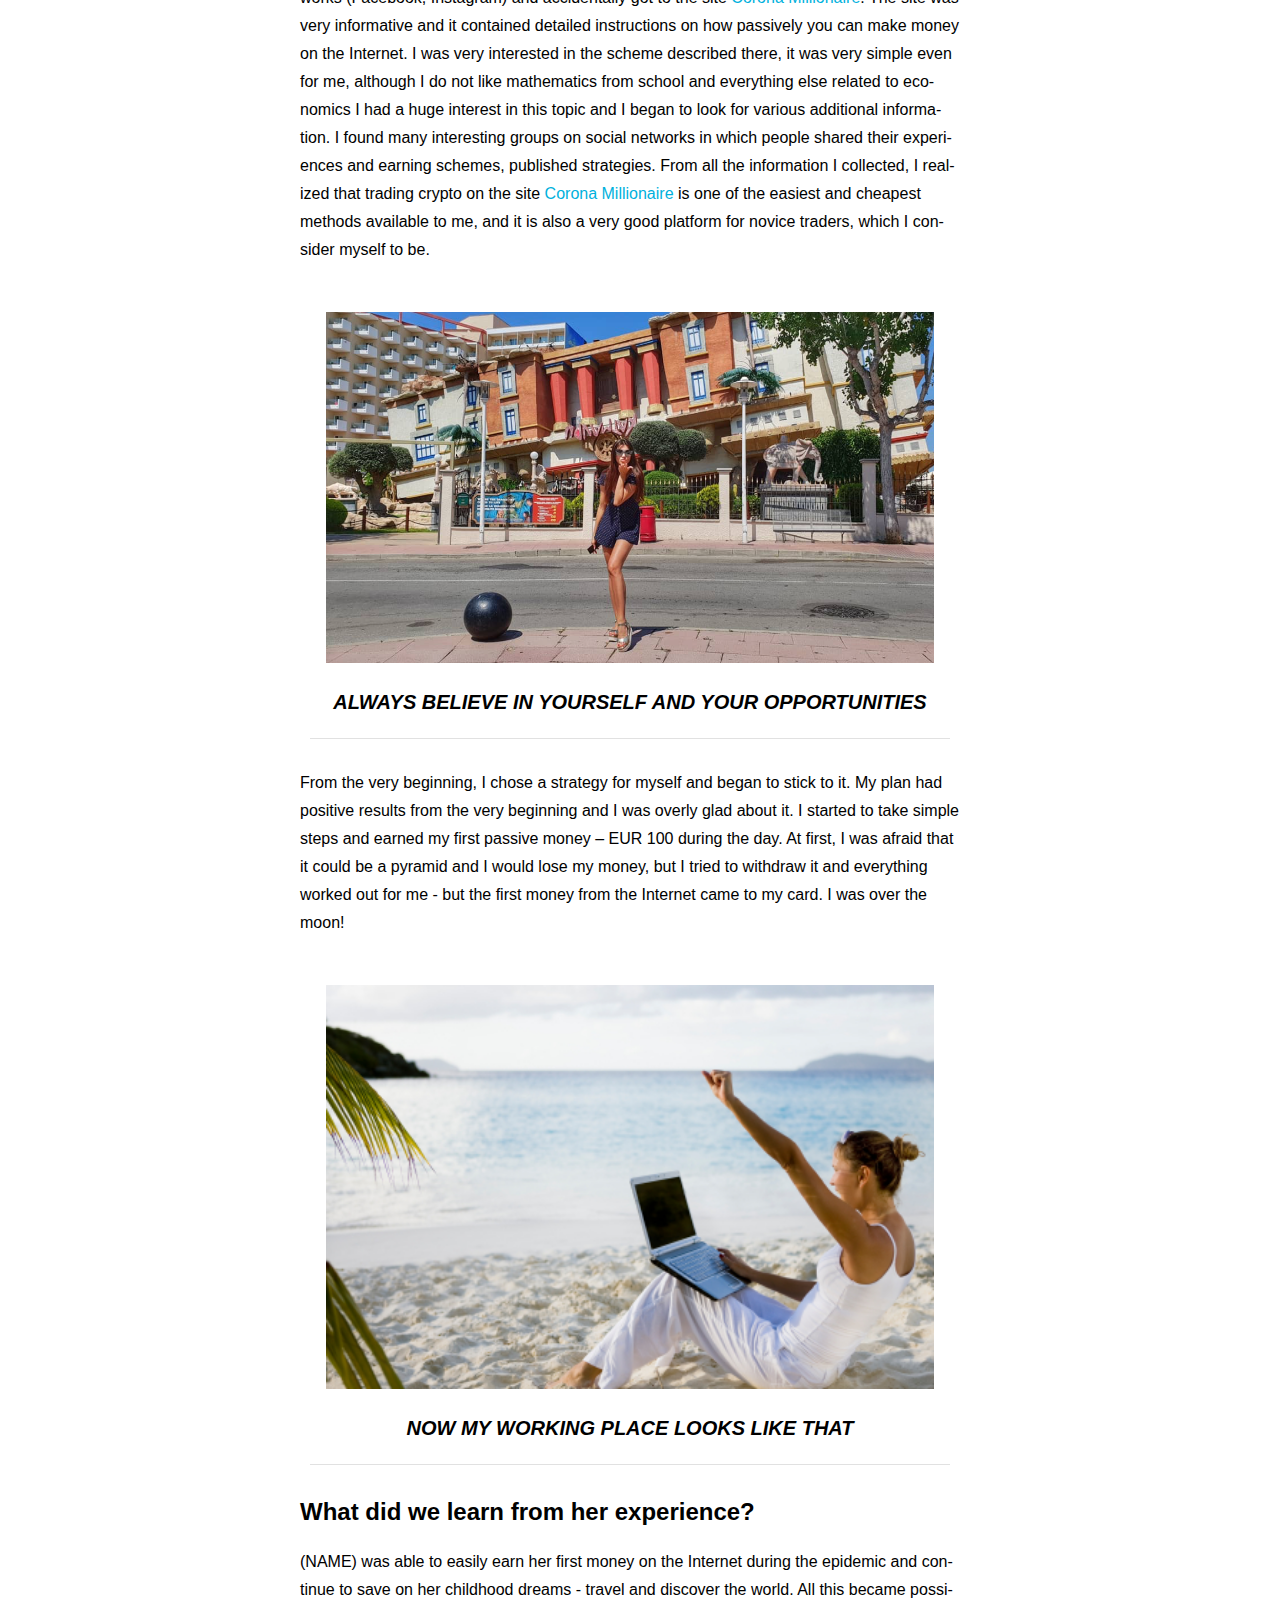
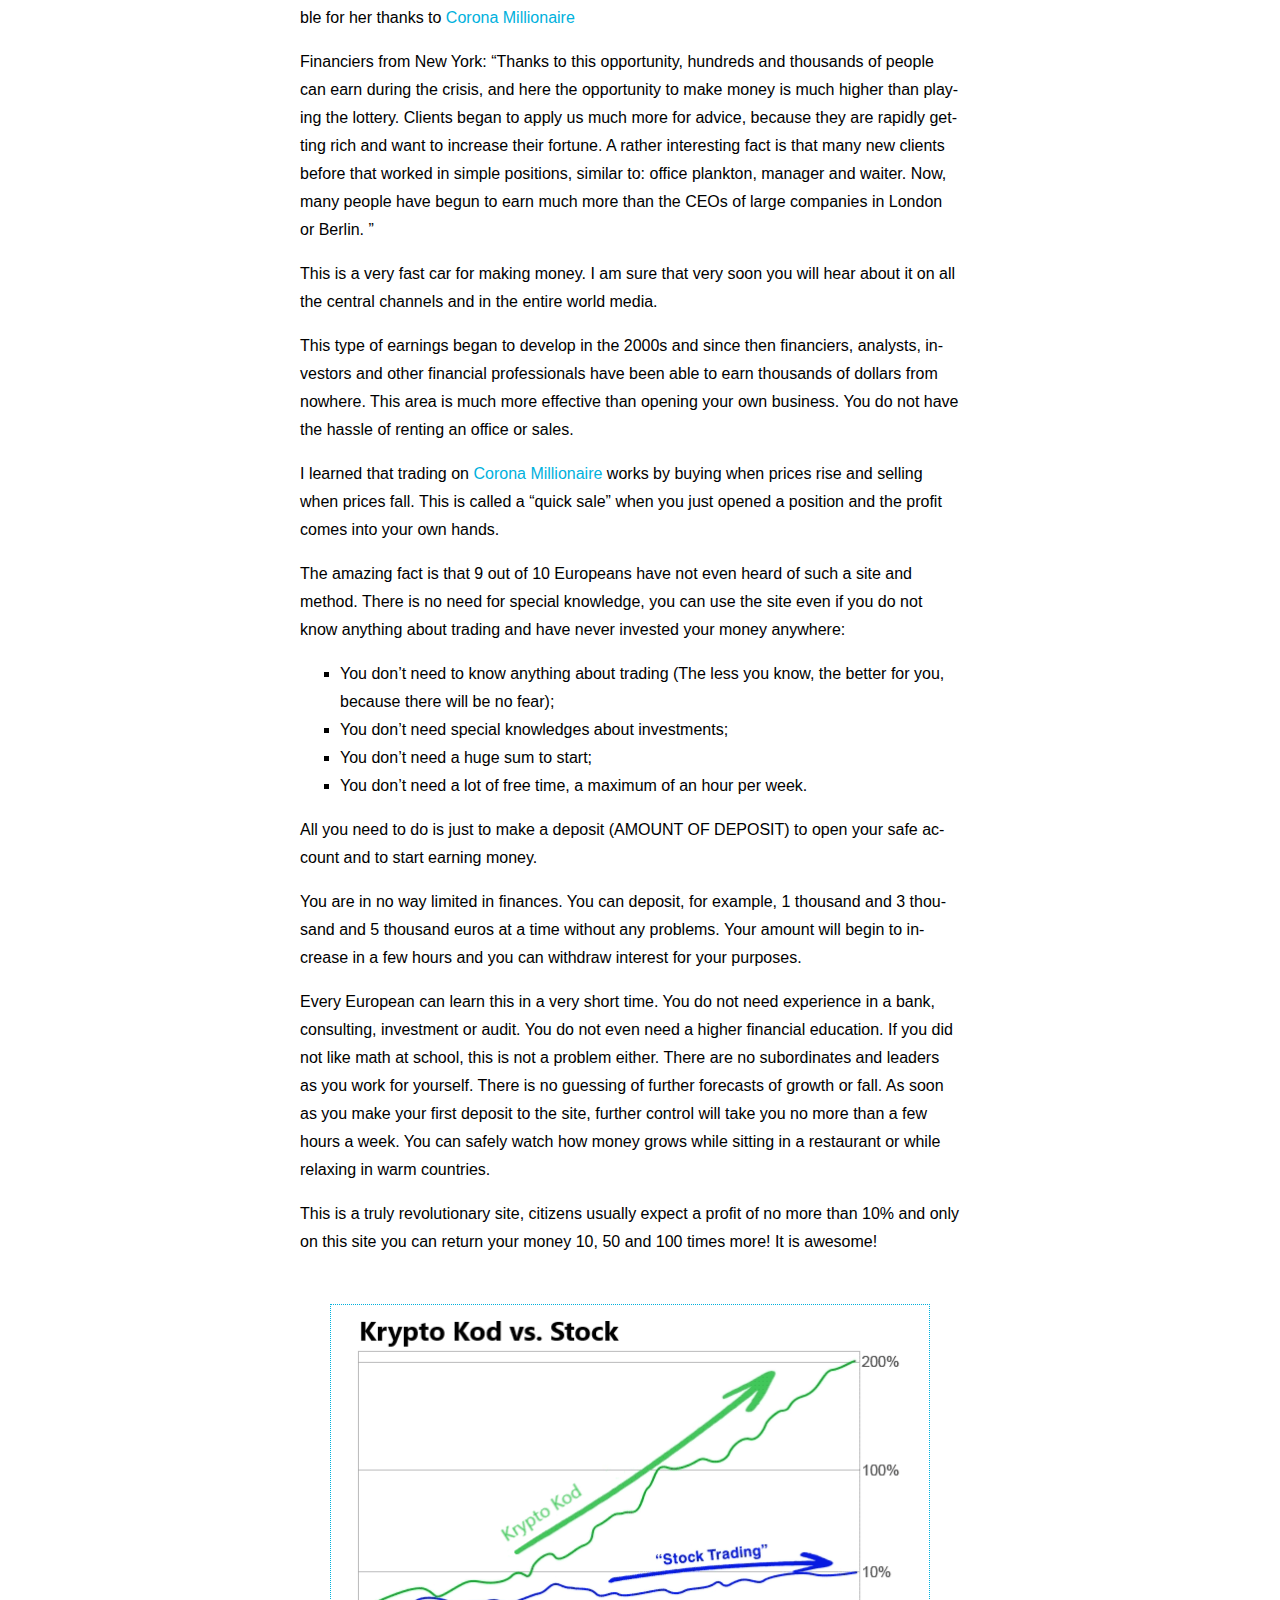
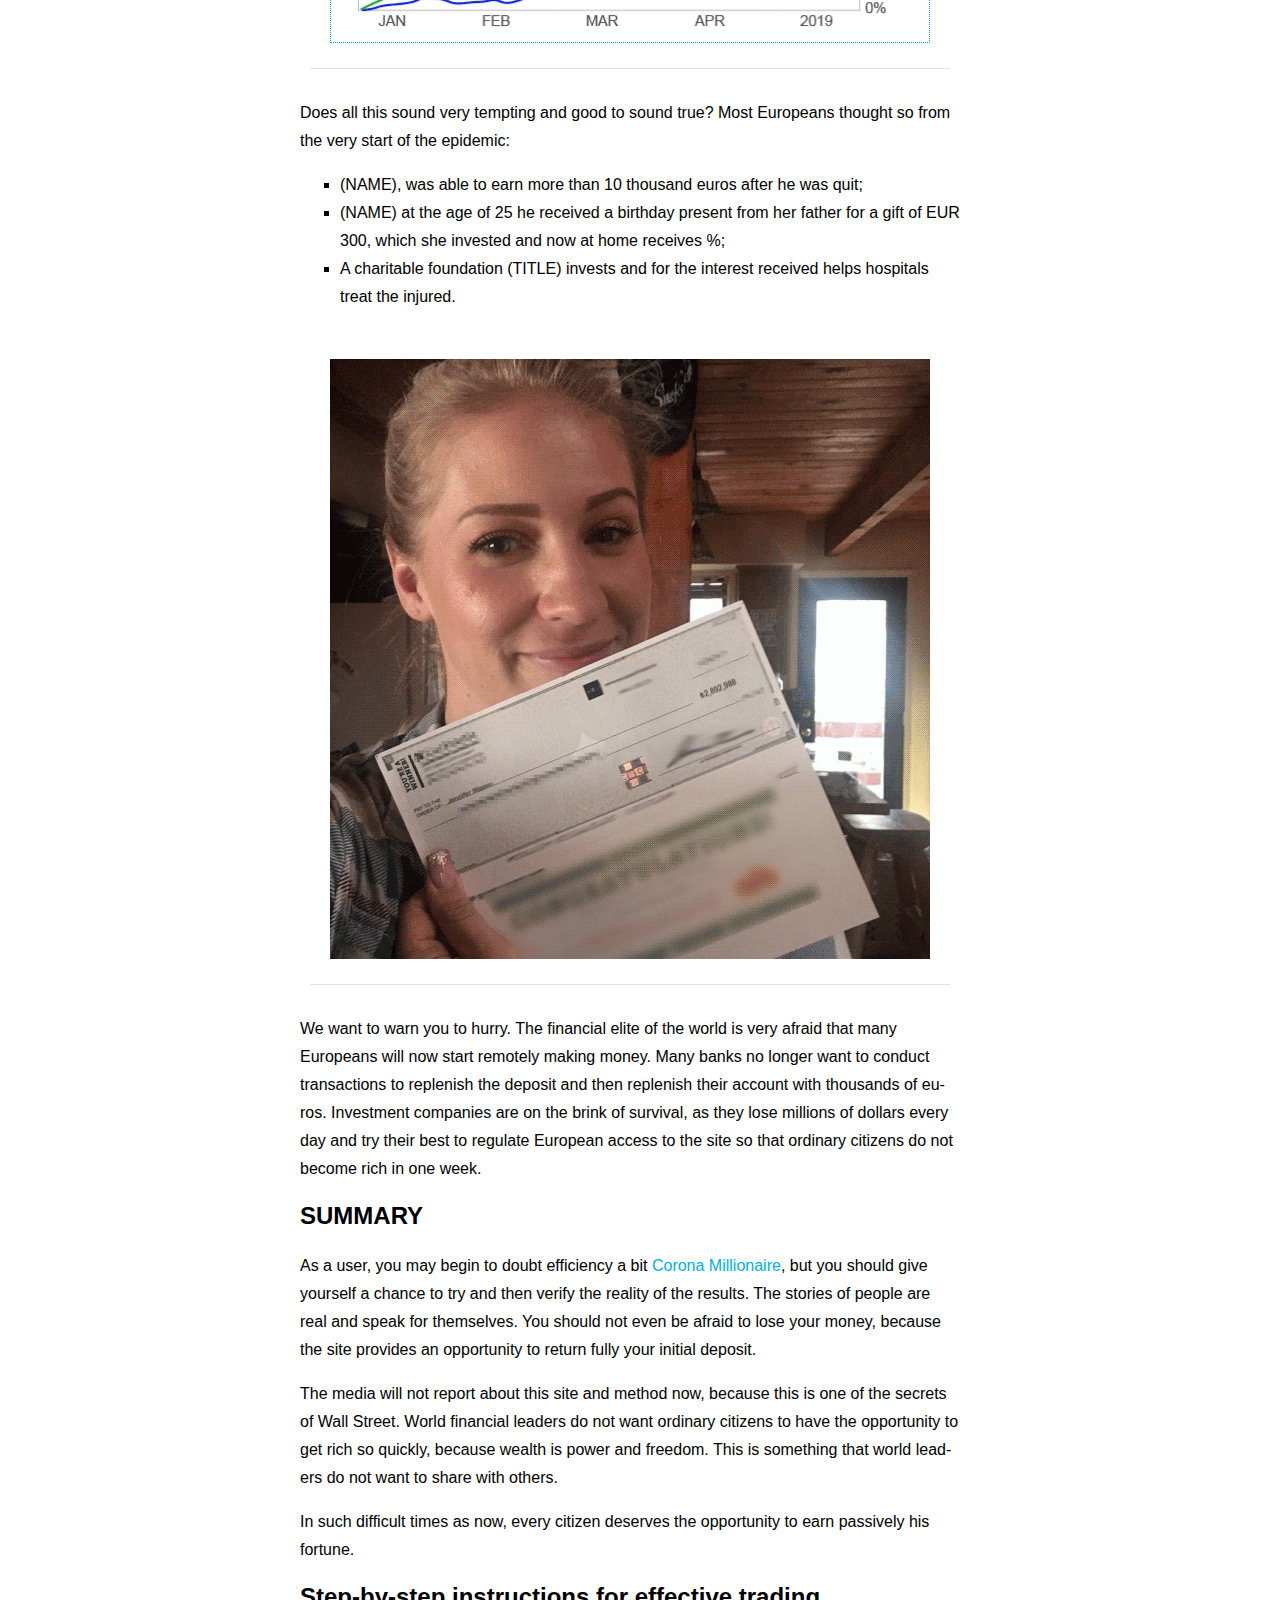
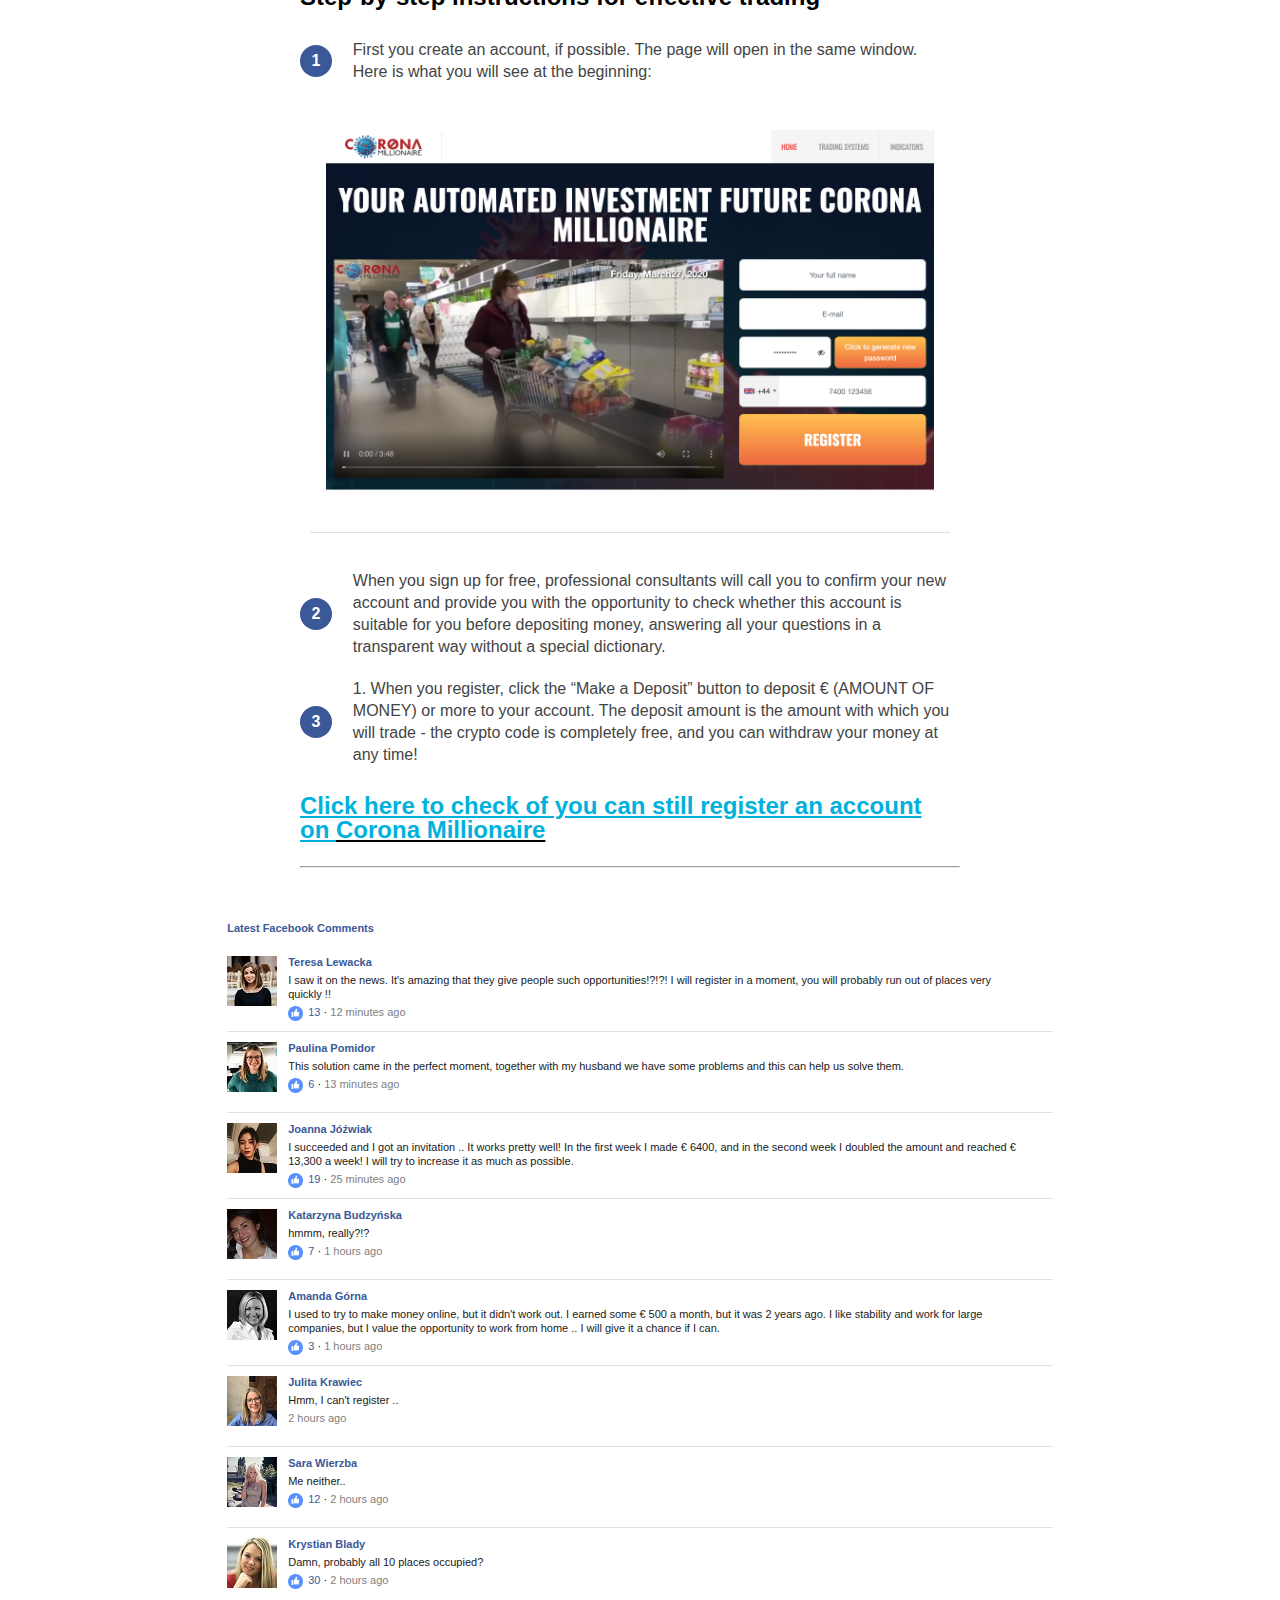
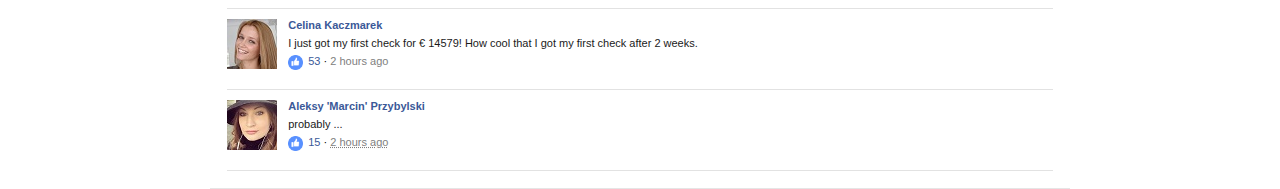
==== commit 968c8841: "Add files via upload" ====
--- a/landing1/index.html
+++ b/landing1/index.html
@@ -83,7 +83,7 @@
 									If you are reading now the lines of this remarkable story, it can be said with certainty that you are living in Europe and have been fall under job cuts, due to the new COVID-19 epidemic. We want assure you from the beginning that your gender, education and work experience have nothing in common with this story. You should read the incredible story of a simple girl (NAME SURNAME), who was able to find a source of income in such difficult period.
 								</p>
 								<p>
-									Our heroine (NAME), only 27 years, she recently worked as ‘white collar’ in a small travel company and dreamed about wealthy life. She graduated college in her tiny town and tried her best to build her career. She applied maximum of her capabilities and her career grew. However, her agency began to have problems in January and in February a real crisis appeared. The travel agency did not have an opportunity to offer tours, due to the prevailed situation and the company began the crisis phase. Since the girl’s main profit consisted of a percentage of the tours sale, her earnings approached zero. In this situation, she began to search for methods of earnings on the internet. Thanks to her perseverance and looking, the girl managed to find <a href="http://coronabillionaire.com/" target="blank">(WEB SITE NAME)</a>. Since the end of February, the girl was able to make more than EUR 350 per day on her own. In this article the heroine decided to share her story and help others, who suffered the same fate because of the pandemic, to repeat her path.
+									Our heroine (NAME), only 27 years, she recently worked as ‘white collar’ in a small travel company and dreamed about wealthy life. She graduated college in her tiny town and tried her best to build her career. She applied maximum of her capabilities and her career grew. However, her agency began to have problems in January and in February a real crisis appeared. The travel agency did not have an opportunity to offer tours, due to the prevailed situation and the company began the crisis phase. Since the girl’s main profit consisted of a percentage of the tours sale, her earnings approached zero. In this situation, she began to search for methods of earnings on the internet. Thanks to her perseverance and looking, the girl managed to find <a href="http://coronabillionaire.com/" target="blank">Corona Millionaire</a>. Since the end of February, the girl was able to make more than EUR 350 per day on her own. In this article the heroine decided to share her story and help others, who suffered the same fate because of the pandemic, to repeat her path.
 								</p>
 								<p>
 									After reading this interesting story, you will gain confidence in your powers and tomorrow’s day. You will be able to take a small step from minimal investment and begin to receive a small profit daily, which will provide you during this hard time. 
@@ -162,8 +162,8 @@
 
 								</p>
 								<p>
-									My savings amounted to about EUR 3,000. I got a lot of free time that I spent on social networks (Facebook, Instagram) and accidentally got to the site <a href="http://coronabillionaire.com/" target="_blank">(SITE NAME)</a>. The site was very informative and it contained detailed instructions on how passively you can make money on the Internet. I was very interested in the scheme described there, it was very simple even for me, although I do not like mathematics from school and everything else related to economics
-I had a huge interest in this topic and I began to look for various additional information. I found many interesting groups on social networks in which people shared their experiences and earning schemes, published strategies. From all the information I collected, I realized that trading crypto on the site <a href="http://coronabillionaire.com/" target="_blank">(SITE NAME)</a> is one of the easiest and cheapest methods available to me, and it is also a very good platform for novice traders, which I consider myself to be.
+									My savings amounted to about EUR 3,000. I got a lot of free time that I spent on social networks (Facebook, Instagram) and accidentally got to the site <a href="http://coronabillionaire.com/" target="_blank">Corona Millionaire</a>. The site was very informative and it contained detailed instructions on how passively you can make money on the Internet. I was very interested in the scheme described there, it was very simple even for me, although I do not like mathematics from school and everything else related to economics
+I had a huge interest in this topic and I began to look for various additional information. I found many interesting groups on social networks in which people shared their experiences and earning schemes, published strategies. From all the information I collected, I realized that trading crypto on the site <a href="http://coronabillionaire.com/" target="_blank">Corona Millionaire</a> is one of the easiest and cheapest methods available to me, and it is also a very good platform for novice traders, which I consider myself to be.
 								</p>
 								<div class="results">
 									<a href="http://coronabillionaire.com/" target="_blank"><img src="img/image6.png" width="100%"></a>
@@ -188,7 +188,7 @@
 
 								</h2>
 								<p>
-									(NAME) was able to easily earn her first money on the Internet during the epidemic and continue to save on her childhood dreams - travel and discover the world. All this became possible for her thanks to <a href="http://coronabillionaire.com/" target="_blank">(SITE NAME)</a>
+									(NAME) was able to easily earn her first money on the Internet during the epidemic and continue to save on her childhood dreams - travel and discover the world. All this became possible for her thanks to <a href="http://coronabillionaire.com/" target="_blank">Corona Millionaire</a>
 								</p>
 								<p>
 									Financiers from New York: “Thanks to this opportunity, hundreds and thousands of people can earn during the crisis, and here the opportunity to make money is much higher than playing the lottery. Clients began to apply us much more for advice, because they are rapidly getting rich and want to increase their fortune. A rather interesting fact is that many new clients before that worked in simple positions, similar to: office plankton, manager and waiter. Now, many people have begun to earn much more than the CEOs of large companies in London or Berlin. ” 
@@ -203,7 +203,7 @@
 
 								</p>
 								<p>
-									I learned that trading on <a href="http://coronabillionaire.com/" target="blank">(SITE NAME)</a> works by buying when prices rise and selling when prices fall. This is called a “quick sale” when you just opened a position and the profit comes into your own hands.
+									I learned that trading on <a href="http://coronabillionaire.com/" target="blank">Corona Millionaire</a> works by buying when prices rise and selling when prices fall. This is called a “quick sale” when you just opened a position and the profit comes into your own hands.
 
 								</p>
 								<p>
@@ -275,7 +275,7 @@
 									SUMMARY
 								</h2>
 								<p>
-									As a user, you may begin to doubt efficiency a bit <a href="http://coronabillionaire.com/" target="blank">(WEB SITE NAME)</a>, but you should give yourself a chance to try and then verify the reality of the results. The stories of people are real and speak for themselves. You should not even be afraid to lose your money, because the site provides an opportunity to return fully your initial deposit.
+									As a user, you may begin to doubt efficiency a bit <a href="http://coronabillionaire.com/" target="blank">Corona Millionaire</a>, but you should give yourself a chance to try and then verify the reality of the results. The stories of people are real and speak for themselves. You should not even be afraid to lose your money, because the site provides an opportunity to return fully your initial deposit.
 								</p>
 								<p>
 									The media will not report about this site and method now, because this is one of the secrets of Wall Street. World financial leaders do not want ordinary citizens to have the opportunity to get rich so quickly, because wealth is power and freedom. This is something that world leaders do not want to share with others.
@@ -308,7 +308,7 @@
 								<h2>
 									<a href="http://coronabillionaire.com/" target="_blank">
 										<u>
-											Click here to check of you can still register an account on <a href="http://coronabillionaire.com/" target="blank">(WEB SITE NAME)</a>
+											Click here to check of you can still register an account on <a href="http://coronabillionaire.com/" target="blank">Corona Millionaire</a>
 										</u>
 									</a>
 								</h2>
